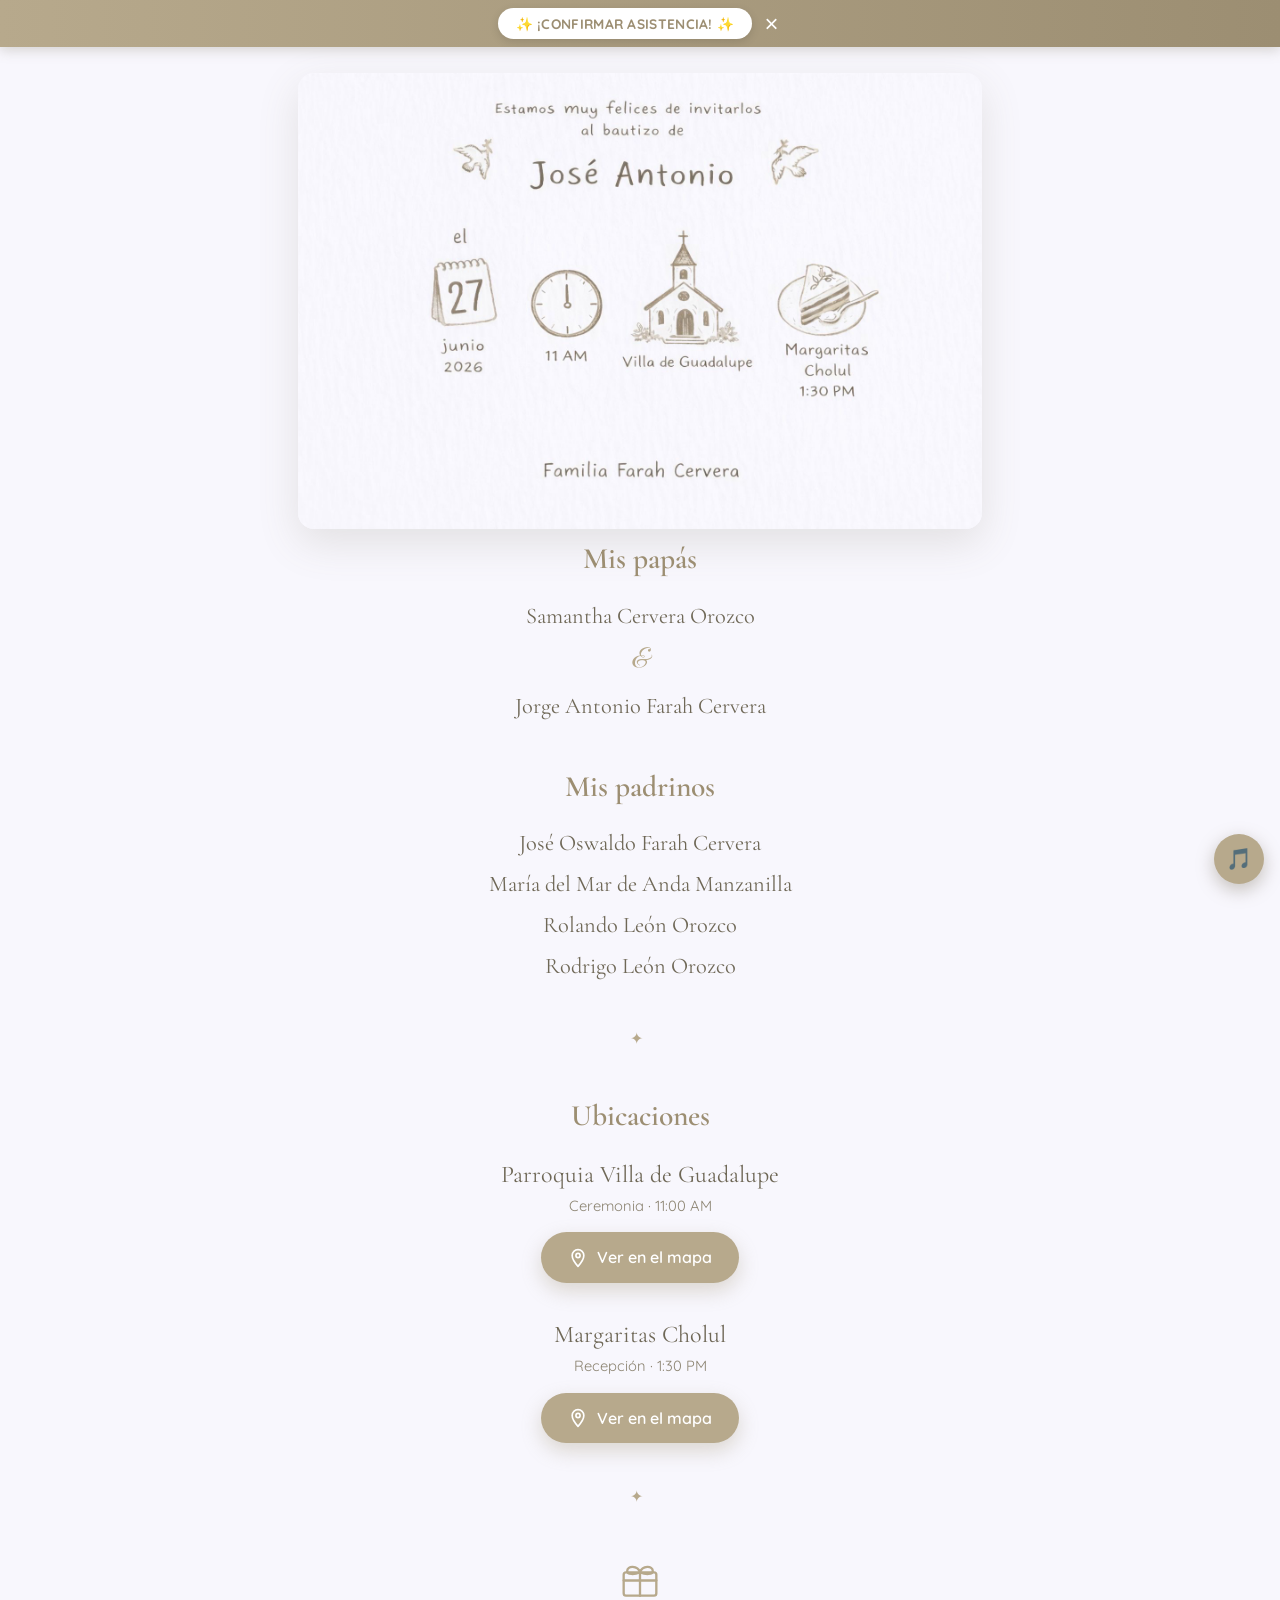
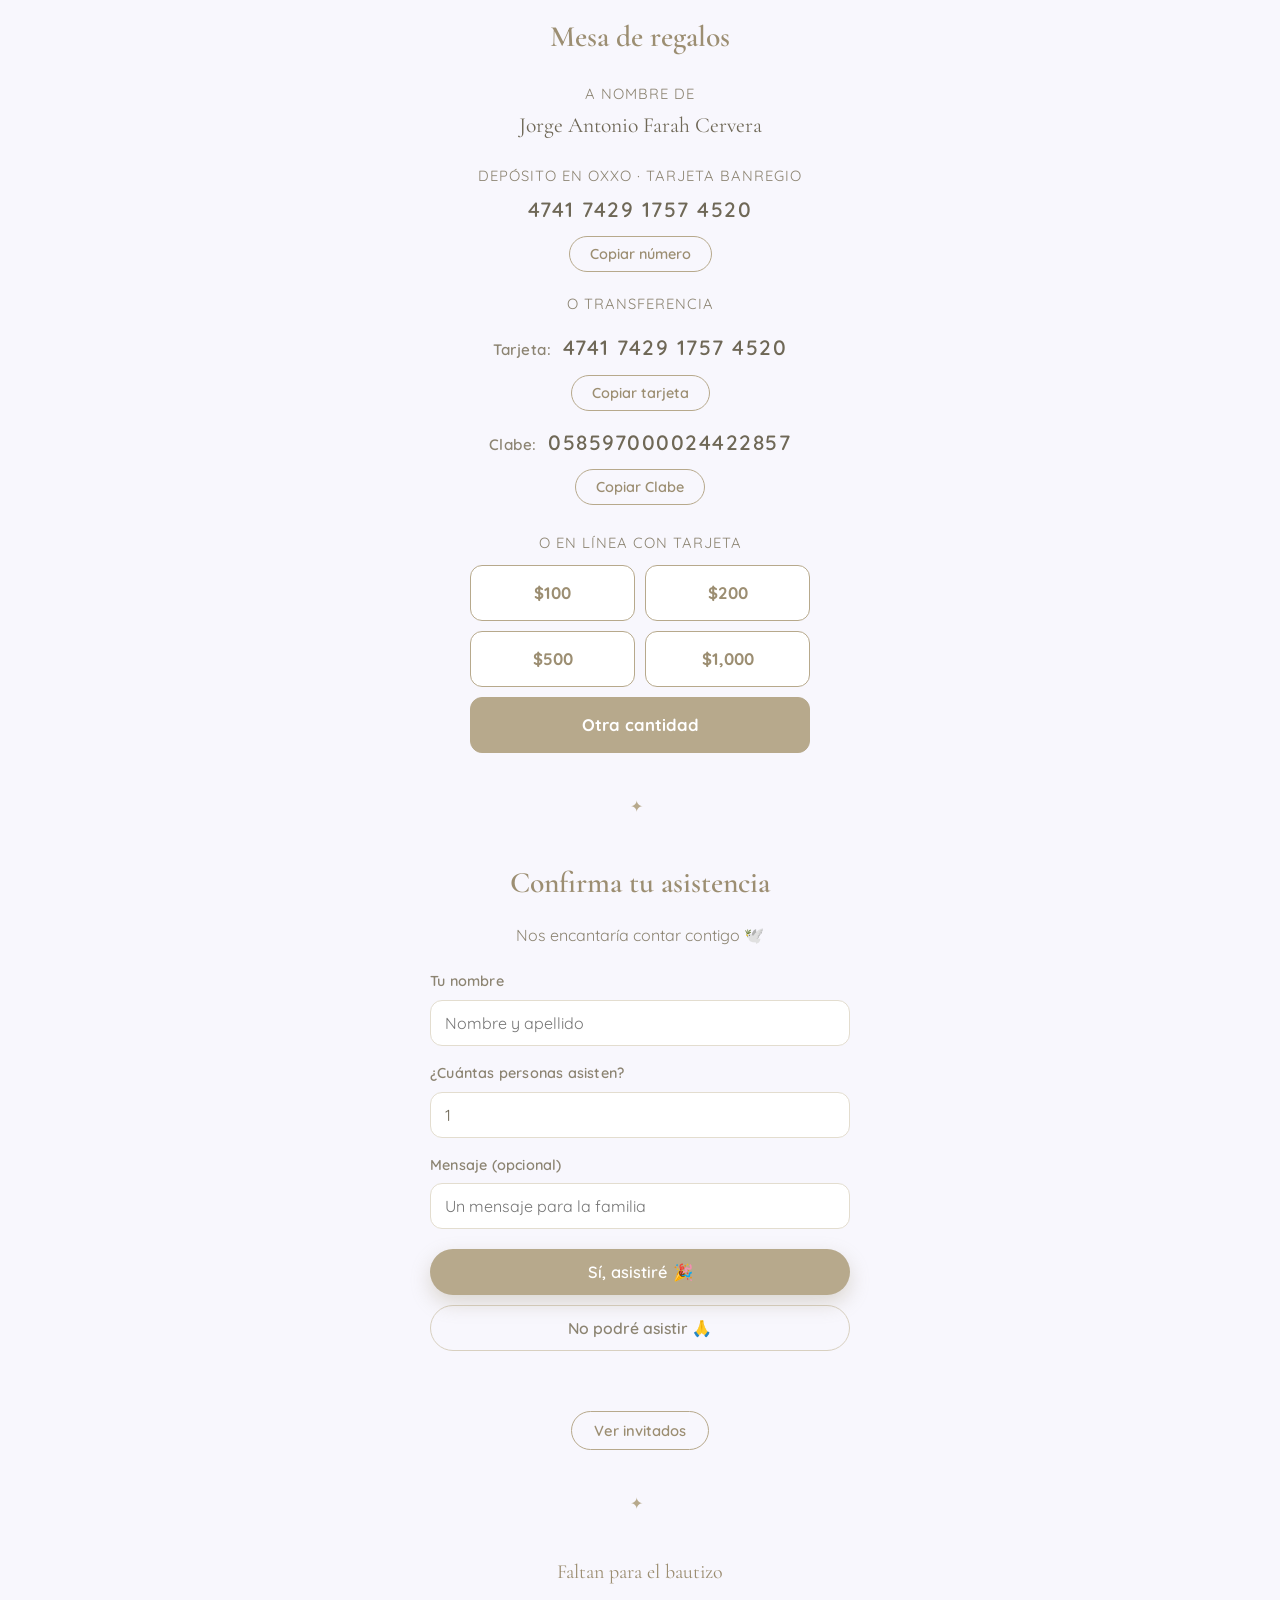
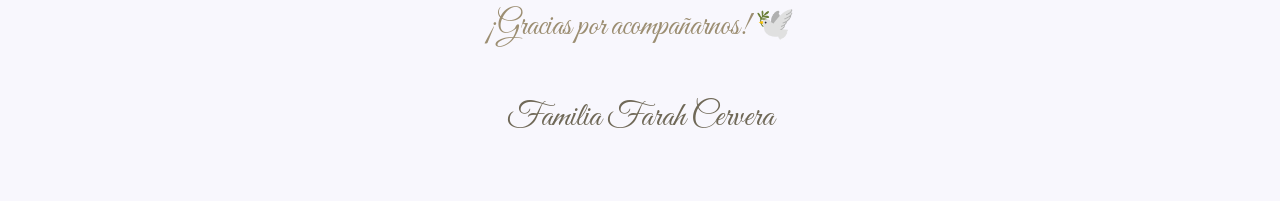
==== index.html @ 110c0c76 "No asistiran tambien registra varias personas con su cantidad" ====
<!DOCTYPE html>
<html lang="es">
<head>
  <meta charset="UTF-8" />
  <meta name="viewport" content="width=device-width, initial-scale=1.0" />
  <meta http-equiv="Cache-Control" content="no-cache, no-store, must-revalidate" />
  <meta http-equiv="Pragma" content="no-cache" />
  <meta http-equiv="Expires" content="0" />
  <title>Bautizo de José Antonio</title>
  <meta name="description" content="Invitación al bautizo de José Antonio — 27 de junio de 2026, Parroquia Villa de Guadalupe." />

  <!-- Vista previa al compartir (WhatsApp, Facebook, etc.) -->
  <meta property="og:type" content="website" />
  <meta property="og:title" content="Bautizo de José Antonio 🕊️" />
  <meta property="og:description" content="Acompáñanos el 27 de junio de 2026 · Parroquia Villa de Guadalupe. ¡Confirma tu asistencia!" />
  <meta property="og:url" content="https://pekassk8.github.io/Bautizo-Jose-Antonio/" />
  <meta property="og:image" content="https://pekassk8.github.io/Bautizo-Jose-Antonio/images/preview.jpg" />
  <meta property="og:image:width" content="1200" />
  <meta property="og:image:height" content="630" />
  <meta property="og:image:type" content="image/jpeg" />
  <meta name="twitter:card" content="summary_large_image" />
  <meta name="twitter:title" content="Bautizo de José Antonio 🕊️" />
  <meta name="twitter:description" content="Acompáñanos el 27 de junio de 2026 · Parroquia Villa de Guadalupe. ¡Confirma tu asistencia!" />
  <meta name="twitter:image" content="https://pekassk8.github.io/Bautizo-Jose-Antonio/images/preview.jpg" />

  <link rel="icon" href="data:image/svg+xml,&lt;svg xmlns='http://www.w3.org/2000/svg' viewBox='0 0 100 100'&gt;&lt;text y='.9em' font-size='90'&gt;🕊️&lt;/text&gt;&lt;/svg&gt;" />
  <link rel="preconnect" href="https://fonts.googleapis.com" />
  <link rel="preconnect" href="https://fonts.gstatic.com" crossorigin />
  <link href="https://fonts.googleapis.com/css2?family=Cormorant+Garamond:ital,wght@0,400;0,500;0,600;1,400&family=Great+Vibes&family=Quicksand:wght@400;500;600;700&display=swap" rel="stylesheet" />
  <link rel="stylesheet" href="styles.css" />
  <noscript><style>.reveal{opacity:1 !important;transform:none !important;}</style></noscript>
</head>
<body>

  <!-- ===== Aviso superior (10 s) ===== -->
  <div id="top-cta" class="top-cta" hidden>
    <button type="button" class="top-cta-btn" id="top-cta-btn">✨ ¡CONFIRMAR ASISTENCIA! ✨</button>
    <button type="button" class="top-cta-close" id="top-cta-close" aria-label="Cerrar">×</button>
  </div>

  <!-- ===== Música ===== -->
  <audio id="bg-music" src="assets/musica.wav" loop preload="auto"></audio>
  <button type="button" id="music-toggle" class="music-toggle" aria-label="Activar o silenciar música">🎵</button>

  <!-- ===== Portada: invitación original ===== -->
  <header class="hero reveal">
    <img class="invitacion" src="images/1-detalles.jpeg"
         alt="Estamos muy felices de invitarlos al bautizo de José Antonio. El 27 de junio de 2026, 11 AM, Villa de Guadalupe. Recepción en Margaritas Cholul a la 1:30 PM. Familia Farah Cervera." />
  </header>

  <main>

    <!-- ===== Padres y padrinos ===== -->
    <section class="people reveal">
      <h2 class="block-title">Mis papás</h2>
      <p class="people-name">Samantha Cervera Orozco</p>
      <p class="people-amp">&amp;</p>
      <p class="people-name">Jorge Antonio Farah Cervera</p>

      <h2 class="block-title block-title-pad">Mis padrinos</h2>
      <p class="people-name">José Oswaldo Farah Cervera</p>
      <p class="people-name">María del Mar de Anda Manzanilla</p>
      <p class="people-name">Rolando León Orozco</p>
      <p class="people-name">Rodrigo León Orozco</p>
    </section>

    <div class="ornament reveal" aria-hidden="true">✦</div>

    <!-- ===== Ubicaciones ===== -->
    <section class="location reveal">
      <h2 class="block-title">Ubicaciones</h2>

      <div class="loc">
        <p class="location-name">Parroquia Villa de Guadalupe</p>
        <p class="location-sub">Ceremonia · 11:00 AM</p>
        <a class="map-button" href="https://maps.app.goo.gl/xjKFfGzf7ZyDeKEE7" target="_blank" rel="noopener">
          <svg viewBox="0 0 24 24" fill="none" stroke="currentColor" stroke-width="2" stroke-linecap="round" stroke-linejoin="round" aria-hidden="true">
            <path d="M12 2C8.1 2 5 5.1 5 9c0 5.2 7 13 7 13s7-7.8 7-13c0-3.9-3.1-7-7-7z" />
            <circle cx="12" cy="9" r="2.5" />
          </svg>
          Ver en el mapa
        </a>
      </div>

      <div class="loc">
        <p class="location-name">Margaritas Cholul</p>
        <p class="location-sub">Recepción · 1:30 PM</p>
        <a class="map-button" href="https://maps.app.goo.gl/zWBDVxF4RB78zk2u8" target="_blank" rel="noopener">
          <svg viewBox="0 0 24 24" fill="none" stroke="currentColor" stroke-width="2" stroke-linecap="round" stroke-linejoin="round" aria-hidden="true">
            <path d="M12 2C8.1 2 5 5.1 5 9c0 5.2 7 13 7 13s7-7.8 7-13c0-3.9-3.1-7-7-7z" />
            <circle cx="12" cy="9" r="2.5" />
          </svg>
          Ver en el mapa
        </a>
      </div>
    </section>

    <div class="ornament reveal" aria-hidden="true">✦</div>

    <!-- ===== Mesa de regalos ===== -->
    <section class="gift reveal">
      <span class="gift-icon" aria-hidden="true">
        <svg viewBox="0 0 48 48" fill="none" stroke="currentColor" stroke-width="2" stroke-linecap="round" stroke-linejoin="round">
          <rect x="10" y="20" width="28" height="20" rx="2" />
          <path d="M10 27h28" />
          <path d="M24 20v20" />
          <path d="M24 20c-2-6-11-6-11-1 0 3 6 3 11 1z" />
          <path d="M24 20c2-6 11-6 11-1 0 3-6 3-11 1z" />
        </svg>
      </span>
      <h2 class="block-title">Mesa de regalos</h2>

      <div class="gift-block">
        <p class="gift-label">A nombre de</p>
        <p class="gift-value">Jorge Antonio Farah Cervera</p>
      </div>

      <div class="gift-block">
        <p class="gift-label">Depósito en OXXO · Tarjeta Banregio</p>
        <p class="gift-number">4741 7429 1757 4520</p>
        <button class="copy-btn" type="button" onclick="copiar('4741742917574520', this)">Copiar número</button>
      </div>

      <div class="gift-block">
        <p class="gift-label">O transferencia</p>

        <div class="gift-pair">
          <p class="gift-number"><span class="gift-tag">Tarjeta:</span> 4741 7429 1757 4520</p>
          <button class="copy-btn" type="button" onclick="copiar('4741742917574520', this)">Copiar tarjeta</button>
        </div>

        <div class="gift-pair">
          <p class="gift-number"><span class="gift-tag">Clabe:</span> 058597000024422857</p>
          <button class="copy-btn" type="button" onclick="copiar('058597000024422857', this)">Copiar Clabe</button>
        </div>
      </div>

      <div class="gift-block pay-block">
        <p class="gift-label">O en línea con tarjeta</p>
        <div class="pay-grid">
          <a class="pay-btn" href="https://pago.clip.mx/v3/22935e50-c5b5-4dbd-8c3d-03059c264c3c" target="_blank" rel="noopener">$100</a>
          <a class="pay-btn" href="https://pago.clip.mx/v3/6c2e1e63-6dca-421d-8a81-3687c3490253" target="_blank" rel="noopener">$200</a>
          <a class="pay-btn" href="https://pago.clip.mx/v3/8dc8aef8-e6b5-4314-b516-ea1b8cfcfdbb" target="_blank" rel="noopener">$500</a>
          <a class="pay-btn" href="https://pago.clip.mx/v3/f457c7cc-48f9-4c31-9a4c-543da6701cf3" target="_blank" rel="noopener">$1,000</a>
        </div>
        <a class="pay-btn pay-other" href="https://linkdenegocio.mx/%40bautizojoseA/pagar" target="_blank" rel="noopener">Otra cantidad</a>
      </div>
    </section>

    <div class="ornament reveal" aria-hidden="true">✦</div>

    <!-- ===== Confirmar asistencia (RSVP) ===== -->
    <section class="rsvp reveal" id="rsvp">
      <h2 class="block-title">Confirma tu asistencia</h2>
      <p class="rsvp-intro">Nos encantaría contar contigo 🕊️</p>

      <form id="rsvp-form" class="rsvp-form" autocomplete="off">
        <label class="field">
          <span class="field-label">Tu nombre</span>
          <input type="text" id="rsvp-nombre" maxlength="80" required placeholder="Nombre y apellido" />
        </label>

        <label class="field">
          <span class="field-label">¿Cuántas personas asisten?</span>
          <input type="number" id="rsvp-personas" min="1" max="10" value="1" inputmode="numeric" />
        </label>

        <div id="acomp-fields"></div>

        <label class="field">
          <span class="field-label">Mensaje (opcional)</span>
          <input type="text" id="rsvp-mensaje" maxlength="200" placeholder="Un mensaje para la familia" />
        </label>

        <button type="submit" class="btn-primary" id="rsvp-submit">Sí, asistiré 🎉</button>
        <button type="button" class="btn-decline" id="rsvp-decline">No podré asistir 🙏</button>
      </form>

      <p id="rsvp-status" class="rsvp-status" role="status" aria-live="polite"></p>

      <button type="button" id="ver-invitados-btn" class="btn-ghost">Ver invitados</button>
    </section>

    <div class="ornament reveal" aria-hidden="true">✦</div>

    <!-- ===== Cuenta regresiva ===== -->
    <section class="countdown reveal" id="countdown">
      <p class="cd-label">Faltan para el bautizo</p>
      <div class="cd-grid" id="cd-grid">
        <div class="cd-item"><span class="cd-num" id="cd-dias">--</span><span class="cd-unit">días</span></div>
        <div class="cd-item"><span class="cd-num" id="cd-horas">--</span><span class="cd-unit">horas</span></div>
        <div class="cd-item"><span class="cd-num" id="cd-min">--</span><span class="cd-unit">min</span></div>
        <div class="cd-item"><span class="cd-num" id="cd-seg">--</span><span class="cd-unit">seg</span></div>
      </div>
      <p class="cd-final" id="cd-final" hidden></p>
    </section>

  </main>

  <!-- ===== Pie ===== -->
  <footer class="footer reveal">
    <p class="footer-family">Familia Farah Cervera</p>
  </footer>

  <!-- ===== Popup de agradecimiento ===== -->
  <div id="thanks-overlay" class="overlay" hidden>
    <div class="modal thanks-modal" role="dialog" aria-modal="true">
      <button class="modal-close" id="thanks-close" aria-label="Cerrar">×</button>
      <div class="thanks-emoji" id="thanks-emoji">🎉</div>
      <p class="thanks-text" id="thanks-text"></p>
    </div>
  </div>

  <!-- ===== Ventana privada: lista de invitados ===== -->
  <div id="overlay" class="overlay" hidden>
    <div class="modal" role="dialog" aria-modal="true" aria-labelledby="modal-title">
      <button class="modal-close" id="modal-close" aria-label="Cerrar">×</button>

      <div id="pass-step">
        <h3 id="modal-title" class="modal-title">Acceso privado</h3>
        <p class="modal-text">Ingresa el código para ver la lista de invitados.</p>
        <input type="password" id="pass-input" inputmode="numeric" placeholder="Código" autocomplete="off" />
        <button class="btn-primary" id="pass-submit">Entrar</button>
        <p id="pass-error" class="pass-error" aria-live="polite"></p>
      </div>

      <div id="list-step" hidden>
        <h3 class="modal-title">Invitados</h3>
        <p id="list-total" class="list-total"></p>
        <ul id="list-ul" class="list-ul"></ul>
      </div>
    </div>
  </div>

  <script src="config.js"></script>
  <script>
    // ====== Copiar datos bancarios ======
    function copiar(texto, btn) {
      const exito = () => {
        const original = btn.dataset.original || btn.textContent;
        btn.dataset.original = original;
        btn.textContent = '¡Copiado! ✓';
        btn.classList.add('copiado');
        setTimeout(() => { btn.textContent = original; btn.classList.remove('copiado'); }, 1800);
      };
      if (navigator.clipboard && navigator.clipboard.writeText) {
        navigator.clipboard.writeText(texto).then(exito).catch(() => fallbackCopy(texto, exito));
      } else { fallbackCopy(texto, exito); }
    }
    function fallbackCopy(texto, cb) {
      const t = document.createElement('textarea');
      t.value = texto; t.style.position = 'fixed'; t.style.opacity = '0';
      document.body.appendChild(t); t.select();
      try { document.execCommand('copy'); cb(); } catch (e) {}
      document.body.removeChild(t);
    }

    // ====== Cuenta regresiva ======
    const objetivo = new Date(2026, 5, 27, 11, 0, 0).getTime(); // 27 jun 2026, 11:00
    function tick() {
      const ahora = Date.now();
      let dif = objetivo - ahora;
      const grid = document.getElementById('cd-grid');
      const final = document.getElementById('cd-final');
      if (dif <= 0) {
        const fin = new Date(2026, 5, 27, 23, 59, 59).getTime();
        grid.style.display = 'none';
        final.hidden = false;
        final.textContent = (ahora <= fin) ? '¡Hoy es el gran día! 🎉' : '¡Gracias por acompañarnos! 🕊️';
        return;
      }
      const d = Math.floor(dif / 86400000); dif -= d * 86400000;
      const h = Math.floor(dif / 3600000); dif -= h * 3600000;
      const m = Math.floor(dif / 60000); dif -= m * 60000;
      const s = Math.floor(dif / 1000);
      document.getElementById('cd-dias').textContent = d;
      document.getElementById('cd-horas').textContent = String(h).padStart(2, '0');
      document.getElementById('cd-min').textContent = String(m).padStart(2, '0');
      document.getElementById('cd-seg').textContent = String(s).padStart(2, '0');
    }
    tick(); setInterval(tick, 1000);

    // ====== Campos dinámicos de acompañantes ======
    const personasInput = document.getElementById('rsvp-personas');
    const acompWrap = document.getElementById('acomp-fields');
    const ordinales = ['', '', 'segunda', 'tercera', 'cuarta', 'quinta', 'sexta', 'séptima', 'octava', 'novena', 'décima'];
    function renderAcomp() {
      const n = Math.max(1, Math.min(10, parseInt(personasInput.value, 10) || 1));
      acompWrap.innerHTML = '';
      for (let i = 2; i <= n; i++) {
        const lab = document.createElement('label'); lab.className = 'field';
        const sp = document.createElement('span'); sp.className = 'field-label';
        sp.textContent = 'Nombre de la ' + (ordinales[i] || (i + 'ª')) + ' persona';
        const inp = document.createElement('input');
        inp.type = 'text'; inp.maxLength = 80; inp.className = 'acomp-input'; inp.placeholder = 'Nombre';
        lab.appendChild(sp); lab.appendChild(inp); acompWrap.appendChild(lab);
      }
      const plural = n >= 2;
      document.getElementById('rsvp-submit').textContent = plural ? 'Sí, asistiremos 🎉' : 'Sí, asistiré 🎉';
      document.getElementById('rsvp-decline').textContent = plural ? 'No podremos asistir 🙏' : 'No podré asistir 🙏';
    }
    personasInput.addEventListener('input', renderAcomp);

    // ====== Confirmar asistencia (RSVP) ======
    const ENDPOINT = window.RSVP_ENDPOINT || '';
    const CODIGO_HASH = '32718321fcedd1bcfbef86cac61aa50938668428fddd0e5810c97b3574f2e070';
    const form = document.getElementById('rsvp-form');
    const statusEl = document.getElementById('rsvp-status');
    const btnSi = document.getElementById('rsvp-submit');
    const btnNo = document.getElementById('rsvp-decline');

    form.addEventListener('submit', function (ev) { ev.preventDefault(); enviar('Sí'); });
    btnNo.addEventListener('click', function () { enviar('No'); });

    function enviar(asistencia) {
      const nombre = document.getElementById('rsvp-nombre').value.trim();
      const mensaje = document.getElementById('rsvp-mensaje').value.trim();
      if (!nombre) {
        statusEl.textContent = 'Favor de poner tu nombre 🙏';
        statusEl.className = 'rsvp-status err';
        document.getElementById('rsvp-nombre').focus();
        return;
      }
      if (!ENDPOINT) {
        statusEl.textContent = 'El formulario aún no está disponible. Inténtalo más tarde 🙏';
        statusEl.className = 'rsvp-status err';
        return;
      }
      const cuantos = Math.max(1, Math.min(10, parseInt(personasInput.value, 10) || 1));
      const plural = cuantos >= 2;
      const personas = cuantos;
      const nombresAcomp = Array.prototype.slice.call(document.querySelectorAll('.acomp-input'))
        .map(function (i) { return i.value.trim(); }).filter(Boolean);
      const acompanantes = nombresAcomp.join(', ');
      const todosNombres = [nombre].concat(nombresAcomp);
      btnSi.disabled = true; btnNo.disabled = true;
      statusEl.textContent = 'Enviando…'; statusEl.className = 'rsvp-status';

      fetch(ENDPOINT, {
        method: 'POST', mode: 'no-cors',
        headers: { 'Content-Type': 'text/plain;charset=utf-8' },
        body: JSON.stringify({ nombre: nombre, asistencia: asistencia, personas: personas, acompanantes: acompanantes, nombres: todosNombres, mensaje: mensaje })
      }).then(function () {
        statusEl.textContent = '';
        mostrarThanks(asistencia, todosNombres, plural);
        form.reset(); personasInput.value = 1; renderAcomp();
      }).catch(function () {
        statusEl.textContent = 'No se pudo enviar. Revisa tu conexión e inténtalo de nuevo.';
        statusEl.className = 'rsvp-status err';
      }).finally(function () {
        btnSi.disabled = false; btnNo.disabled = false;
      });
    }

    // ====== Popup de agradecimiento ======
    const thanksOverlay = document.getElementById('thanks-overlay');
    function mostrarThanks(asistencia, nombres, plural) {
      const emoji = document.getElementById('thanks-emoji');
      const txt = document.getElementById('thanks-text');
      const limpios = (nombres || []).filter(Boolean).map(function (n) { return n.trim(); });
      if (asistencia === 'No') {
        emoji.textContent = '🙏';
        const quien = limpios[0] ? (', ' + limpios[0].split(' ')[0]) : '';
        txt.textContent = '¡Gracias por avisar' + quien + '! ' + (plural ? 'Los' : 'Te') + ' vamos a extrañar.';
        thanksOverlay.hidden = false;
        return;
      }
      emoji.textContent = '🎉';
      let saludo;
      if (limpios.length >= 2) {
        saludo = '¡Gracias ' + limpios.slice(0, -1).join(', gracias ') + ' y gracias ' + limpios[limpios.length - 1] + '!';
      } else {
        saludo = '¡Gracias, ' + (limpios[0] || '') + '!';
      }
      txt.textContent = saludo + ' ' + (plural ? 'Su' : 'Tu') + ' asistencia quedó confirmada 🎉';
      thanksOverlay.hidden = false;
    }
    document.getElementById('thanks-close').addEventListener('click', function () { thanksOverlay.hidden = true; });
    thanksOverlay.addEventListener('click', function (e) { if (e.target === thanksOverlay) thanksOverlay.hidden = true; });

    // ====== Ventana privada "Ver invitados" ======
    const overlay = document.getElementById('overlay');
    const passStep = document.getElementById('pass-step');
    const listStep = document.getElementById('list-step');
    const passInput = document.getElementById('pass-input');
    const passError = document.getElementById('pass-error');

    function abrirOverlay() {
      passStep.hidden = false; listStep.hidden = true;
      passError.textContent = ''; passInput.value = '';
      overlay.hidden = false;
      setTimeout(function () { passInput.focus(); }, 50);
    }
    function cerrarOverlay() { overlay.hidden = true; }
    document.getElementById('ver-invitados-btn').addEventListener('click', abrirOverlay);
    document.getElementById('modal-close').addEventListener('click', cerrarOverlay);
    overlay.addEventListener('click', function (e) { if (e.target === overlay) cerrarOverlay(); });

    async function sha256Hex(text) {
      const buf = await crypto.subtle.digest('SHA-256', new TextEncoder().encode(text));
      return Array.from(new Uint8Array(buf)).map(function (b) { return b.toString(16).padStart(2, '0'); }).join('');
    }
    document.getElementById('pass-submit').addEventListener('click', verificarCodigo);
    passInput.addEventListener('keydown', function (e) { if (e.key === 'Enter') verificarCodigo(); });
    async function verificarCodigo() {
      passError.textContent = '';
      const intento = passInput.value.trim();
      if (!intento) return;
      let hash = '';
      try { hash = await sha256Hex(intento); } catch (e) {}
      if (hash !== CODIGO_HASH) { passError.textContent = 'Código incorrecto.'; passInput.value = ''; return; }
      mostrarLista();
    }

    function cargarInvitados() {
      return new Promise(function (resolve, reject) {
        if (!ENDPOINT) return reject('no-config');
        const cb = 'cb_' + Date.now();
        const s = document.createElement('script');
        window[cb] = function (data) { try { delete window[cb]; } catch (e) {} s.remove(); resolve(data); };
        s.onerror = function () { s.remove(); reject('error'); };
        s.src = ENDPOINT + '?callback=' + cb + '&t=' + Date.now();
        document.body.appendChild(s);
      });
    }

    async function mostrarLista() {
      passStep.hidden = true; listStep.hidden = false;
      const totalEl = document.getElementById('list-total');
      const ul = document.getElementById('list-ul');
      totalEl.textContent = 'Cargando…'; ul.innerHTML = '';
      try {
        const data = await cargarInvitados();
        const inv = (data && data.invitados) || [];
        const no = (data && data.noAsistiran) || [];
        if (!inv.length && !no.length) { totalEl.textContent = 'Aún no hay confirmaciones.'; return; }
        function tieneCantidad(g) { return g.cantidad !== '' && g.cantidad !== null && g.cantidad !== undefined; }
        const grupos = inv.filter(tieneCantidad).length;
        totalEl.textContent = grupos + ' confirmaciones · ' + inv.length + ' personas' + (no.length ? '  ·  ' + no.length + ' no asistirán' : '');

        function pinta(g) {
          const li = document.createElement('li');
          const esAcomp = !tieneCantidad(g);
          const n = document.createElement('span'); n.className = 'li-nombre';
          n.textContent = (esAcomp ? '↳ ' : '') + (g.invitado || g.nombre || '(sin nombre)');
          li.appendChild(n);
          if (g.mensaje && !esAcomp) { const m = document.createElement('span'); m.className = 'li-mensaje'; m.textContent = '“' + g.mensaje + '”'; li.appendChild(m); }
          ul.appendChild(li);
        }
        inv.forEach(pinta);
        if (no.length) {
          const sep = document.createElement('li'); sep.className = 'li-sep'; sep.textContent = 'No asistirán';
          ul.appendChild(sep);
          no.forEach(pinta);
        }
      } catch (e) {
        totalEl.textContent = (e === 'no-config') ? 'El formulario aún no está configurado.' : 'No se pudo cargar la lista. Inténtalo de nuevo.';
      }
    }

    // ====== Aviso superior (10 s) ======
    const cta = document.getElementById('top-cta');
    function cerrarCta() { cta.classList.add('hide'); setTimeout(function () { cta.hidden = true; }, 500); }
    window.addEventListener('load', function () {
      cta.hidden = false;
      setTimeout(cerrarCta, 10000);
    });
    document.getElementById('top-cta-btn').addEventListener('click', function () {
      document.getElementById('rsvp').scrollIntoView({ behavior: 'smooth' });
      cerrarCta();
    });
    document.getElementById('top-cta-close').addEventListener('click', function (e) { e.stopPropagation(); cerrarCta(); });

    // ====== Música ======
    const music = document.getElementById('bg-music');
    music.volume = 0.35;
    const musicBtn = document.getElementById('music-toggle');
    function setMusicIcon() { musicBtn.textContent = music.paused ? '🔇' : '🎵'; }
    function quitarAuto() { ['click', 'touchstart', 'keydown'].forEach(function (ev) { window.removeEventListener(ev, autoPlay); }); }
    function autoPlay() { music.play().then(function () { setMusicIcon(); quitarAuto(); }).catch(function () {}); }
    window.addEventListener('load', function () {
      music.play().then(setMusicIcon).catch(function () {
        ['click', 'touchstart', 'keydown'].forEach(function (ev) { window.addEventListener(ev, autoPlay, { passive: true }); });
      });
    });
    musicBtn.addEventListener('click', function () {
      if (music.paused) { music.play(); } else { music.pause(); }
      setMusicIcon(); quitarAuto();
    });

    // ====== Aparición al hacer scroll ======
    const reveals = document.querySelectorAll('.reveal');
    if ('IntersectionObserver' in window) {
      const obs = new IntersectionObserver(function (entries) {
        entries.forEach(function (e) { if (e.isIntersecting) { e.target.classList.add('visible'); obs.unobserve(e.target); } });
      }, { threshold: 0.12 });
      reveals.forEach(function (el) { obs.observe(el); });
    } else {
      reveals.forEach(function (el) { el.classList.add('visible'); });
    }
  </script>

</body>
</html>
---- styles.css ----
/* ===== Bautizo de José Antonio ===== */

:root {
  --paper: #f8f7fd;          /* mismo color del papel de la invitación */
  --ink: #6f6857;
  --ink-soft: #8c8472;
  --gold: #b7a98c;
  --gold-deep: #9c8e72;
}

* {
  box-sizing: border-box;
  margin: 0;
  padding: 0;
}

body {
  font-family: "Quicksand", "Segoe UI", sans-serif;
  color: var(--ink);
  line-height: 1.65;
  -webkit-font-smoothing: antialiased;
  text-rendering: optimizeLegibility;
  background-color: var(--paper);
}

main {
  max-width: 680px;
  margin: 0 auto;
  padding: 0 22px;
}

/* ===== Aviso superior (CTA) ===== */
.top-cta {
  position: relative;
  z-index: 60;
  display: flex;
  align-items: center;
  justify-content: center;
  gap: 8px;
  padding: 8px 14px;
  background: linear-gradient(90deg, #b7a98c, #9c8e72);
  box-shadow: 0 3px 12px rgba(120, 110, 90, 0.28);
  transition: opacity 0.45s ease;
  overflow: hidden;
}
.top-cta.hide {
  opacity: 0;
}
.top-cta-btn {
  background: #fff;
  color: var(--gold-deep);
  border: none;
  border-radius: 999px;
  padding: 7px 18px;
  font-family: inherit;
  font-size: 0.86rem;
  font-weight: 700;
  letter-spacing: 0.3px;
  cursor: pointer;
  box-shadow: 0 3px 10px rgba(0, 0, 0, 0.12);
  animation: pulso 1.6s ease-in-out infinite;
}
@keyframes pulso {
  0%, 100% { transform: scale(1); }
  50% { transform: scale(1.05); }
}
.top-cta-close {
  background: transparent;
  border: none;
  color: #fff;
  font-size: 1.5rem;
  line-height: 1;
  cursor: pointer;
  padding: 0 4px;
}

/* ===== Botón de música ===== */
.music-toggle {
  position: fixed;
  right: 16px;
  bottom: 16px;
  z-index: 45;
  width: 50px;
  height: 50px;
  border-radius: 50%;
  border: none;
  background: var(--gold);
  color: #fff;
  font-size: 1.3rem;
  cursor: pointer;
  box-shadow: 0 6px 18px rgba(120, 110, 90, 0.4);
  transition: transform 0.15s ease;
}
.music-toggle:hover { transform: scale(1.08); }

/* ===== Cuenta regresiva ===== */
.countdown {
  text-align: center;
  margin: 30px auto 6px;
}
.cd-label {
  font-family: "Cormorant Garamond", serif;
  font-size: 1.25rem;
  color: var(--gold-deep);
  margin-bottom: 12px;
}
.cd-grid {
  display: flex;
  justify-content: center;
  gap: 12px;
}
.cd-item {
  background: #fff;
  border-radius: 14px;
  box-shadow: 0 8px 22px rgba(120, 110, 90, 0.12);
  padding: 14px 6px;
  min-width: 66px;
}
.cd-num {
  display: block;
  font-size: 1.9rem;
  font-weight: 700;
  color: var(--ink);
  line-height: 1.1;
}
.cd-unit {
  font-size: 0.75rem;
  text-transform: uppercase;
  letter-spacing: 1px;
  color: var(--ink-soft);
}
.cd-final {
  font-family: "Great Vibes", cursive;
  font-size: 2rem;
  color: var(--gold-deep);
}

/* ===== Portada: invitación original ===== */
.hero {
  max-width: 720px;
  margin: 0 auto;
  padding: 26px 18px 6px;
}
.invitacion {
  display: block;
  width: 100%;
  height: auto;
  border-radius: 16px;
  box-shadow: 0 14px 40px rgba(120, 110, 90, 0.16);
}

/* ===== Ornamento divisor ===== */
.ornament {
  text-align: center;
  color: var(--gold);
  font-size: 1rem;
  letter-spacing: 8px;
  margin: 40px 0;
  opacity: 0.75;
}

/* ===== Bloques de texto ===== */
.block-title {
  font-family: "Cormorant Garamond", serif;
  font-weight: 600;
  font-size: 1.85rem;
  color: var(--gold-deep);
  text-align: center;
  margin-bottom: 14px;
}
.block-title-pad {
  margin-top: 38px;
}

.people {
  text-align: center;
}
.people-name {
  font-family: "Cormorant Garamond", serif;
  font-size: 1.4rem;
  color: var(--ink);
  margin: 4px 0;
}
.people-amp {
  font-family: "Great Vibes", cursive;
  font-size: 1.7rem;
  color: var(--gold);
  margin: 2px 0;
}

/* ===== Ubicaciones ===== */
.location {
  text-align: center;
}
.loc {
  margin-bottom: 32px;
}
.loc:last-child {
  margin-bottom: 0;
}
.location-name {
  font-family: "Cormorant Garamond", serif;
  font-size: 1.5rem;
  color: var(--ink);
}
.location-sub {
  font-size: 0.92rem;
  color: var(--ink-soft);
  margin-bottom: 14px;
}

.map-button {
  display: inline-flex;
  align-items: center;
  gap: 9px;
  padding: 12px 27px;
  background: var(--gold);
  color: #fff;
  text-decoration: none;
  border-radius: 999px;
  font-weight: 600;
  font-size: 1rem;
  box-shadow: 0 8px 20px rgba(160, 145, 115, 0.32);
  transition: transform 0.15s ease, background 0.15s ease;
}
.map-button svg {
  width: 20px;
  height: 20px;
}
.map-button:hover {
  background: var(--gold-deep);
  transform: translateY(-2px);
}

/* ===== Mesa de regalos ===== */
.gift {
  text-align: center;
}
.gift-icon {
  display: inline-block;
  width: 56px;
  height: 56px;
  color: var(--gold);
  margin-bottom: 6px;
}
.gift-icon svg {
  width: 100%;
  height: 100%;
}
.gift-block {
  margin-top: 20px;
}
.gift-label {
  font-size: 0.92rem;
  color: var(--ink-soft);
  text-transform: uppercase;
  letter-spacing: 1px;
}
.gift-value {
  font-family: "Cormorant Garamond", serif;
  font-size: 1.35rem;
  color: var(--ink);
  margin-top: 2px;
}
.gift-number {
  font-size: 1.3rem;
  font-weight: 600;
  letter-spacing: 1.5px;
  color: var(--ink);
  margin-top: 4px;
}
.gift-pair {
  margin-top: 14px;
}
.gift-tag {
  font-size: 0.95rem;
  font-weight: 600;
  letter-spacing: 0.5px;
  color: var(--ink-soft);
  margin-right: 4px;
}

.copy-btn {
  margin-top: 10px;
  padding: 8px 20px;
  border: 1.5px solid var(--gold);
  background: transparent;
  color: var(--gold-deep);
  border-radius: 999px;
  font-family: inherit;
  font-size: 0.9rem;
  font-weight: 600;
  cursor: pointer;
  transition: background 0.15s ease, color 0.15s ease;
}
.copy-btn:hover {
  background: var(--gold);
  color: #fff;
}
.copy-btn.copiado {
  background: #8fae87;
  border-color: #8fae87;
  color: #fff;
}

/* ===== Confirmar asistencia (RSVP) ===== */
.rsvp {
  text-align: center;
}
.rsvp-intro {
  color: var(--ink-soft);
  margin-bottom: 22px;
}
.rsvp-form {
  max-width: 420px;
  margin: 0 auto;
  text-align: left;
}
.field {
  display: block;
  margin-bottom: 16px;
}
.field-label {
  display: block;
  font-size: 0.9rem;
  font-weight: 600;
  color: var(--ink-soft);
  margin-bottom: 6px;
  letter-spacing: 0.2px;
}
.field input {
  width: 100%;
  padding: 12px 14px;
  font-family: inherit;
  font-size: 1rem;
  color: var(--ink);
  background: #fff;
  border: 1.5px solid #e3ddcf;
  border-radius: 12px;
  transition: border-color 0.15s ease;
}
.field input:focus {
  outline: none;
  border-color: var(--gold);
}

.btn-primary {
  display: inline-block;
  width: 100%;
  padding: 13px 24px;
  margin-top: 4px;
  background: var(--gold);
  color: #fff;
  border: none;
  border-radius: 999px;
  font-family: inherit;
  font-size: 1.02rem;
  font-weight: 600;
  cursor: pointer;
  box-shadow: 0 8px 20px rgba(160, 145, 115, 0.32);
  transition: background 0.15s ease, transform 0.15s ease;
}
.btn-primary:hover {
  background: var(--gold-deep);
  transform: translateY(-1px);
}
.btn-primary:disabled {
  opacity: 0.6;
  cursor: default;
  transform: none;
}

.rsvp-status {
  min-height: 1.2em;
  margin-top: 14px;
  font-weight: 600;
}
.rsvp-status.ok {
  color: #6f9466;
}
.rsvp-status.err {
  color: #c08a5a;
}

.btn-ghost {
  margin-top: 26px;
  padding: 9px 22px;
  background: transparent;
  color: var(--gold-deep);
  border: 1.5px solid var(--gold);
  border-radius: 999px;
  font-family: inherit;
  font-size: 0.92rem;
  font-weight: 600;
  cursor: pointer;
  transition: background 0.15s ease, color 0.15s ease;
}
.btn-ghost:hover {
  background: var(--gold);
  color: #fff;
}

/* ===== Ventana privada (overlay/modal) ===== */
.overlay {
  position: fixed;
  inset: 0;
  background: rgba(80, 74, 64, 0.45);
  display: flex;
  align-items: center;
  justify-content: center;
  padding: 20px;
  z-index: 50;
}
.overlay[hidden] {
  display: none;
}
.modal {
  position: relative;
  width: 100%;
  max-width: 420px;
  max-height: 80vh;
  overflow-y: auto;
  background: var(--paper);
  border-radius: 18px;
  padding: 30px 26px 26px;
  box-shadow: 0 24px 60px rgba(70, 64, 54, 0.35);
  text-align: center;
}
.modal-close {
  position: absolute;
  top: 10px;
  right: 14px;
  background: none;
  border: none;
  font-size: 1.7rem;
  line-height: 1;
  color: var(--ink-soft);
  cursor: pointer;
}
.modal-title {
  font-family: "Cormorant Garamond", serif;
  font-size: 1.6rem;
  color: var(--gold-deep);
  margin-bottom: 8px;
}
.modal-text {
  color: var(--ink-soft);
  margin-bottom: 16px;
}
#pass-input {
  width: 100%;
  padding: 12px 14px;
  font-size: 1.2rem;
  text-align: center;
  letter-spacing: 4px;
  color: var(--ink);
  background: #fff;
  border: 1.5px solid #e3ddcf;
  border-radius: 12px;
  margin-bottom: 12px;
}
#pass-input:focus {
  outline: none;
  border-color: var(--gold);
}
.pass-error {
  min-height: 1.1em;
  margin-top: 10px;
  color: #c0705a;
  font-weight: 600;
}
.list-total {
  color: var(--ink-soft);
  font-weight: 600;
  margin-bottom: 14px;
}
.list-ul {
  list-style: none;
  text-align: left;
}
.list-ul li {
  display: flex;
  flex-direction: column;
  padding: 10px 4px;
  border-bottom: 1px solid #e9e4da;
}
.li-nombre {
  font-weight: 600;
  color: var(--ink);
}
.li-personas {
  font-size: 0.85rem;
  color: var(--ink-soft);
}
.li-mensaje {
  font-size: 0.9rem;
  font-style: italic;
  color: var(--ink-soft);
  margin-top: 2px;
}
.list-ul li.li-sep {
  display: block;
  font-family: "Cormorant Garamond", serif;
  font-size: 1.3rem;
  font-weight: 600;
  color: var(--gold-deep);
  text-align: center;
  border-bottom: none;
  padding-top: 18px;
}

/* ===== Pie ===== */
.footer {
  text-align: center;
  padding: 30px 22px 56px;
}
.footer-family {
  font-family: "Great Vibes", cursive;
  font-size: 2.1rem;
  color: var(--ink);
}

/* ===== Botones de pago en línea (Clip) ===== */
.pay-block {
  margin-top: 26px;
}
.pay-grid {
  display: grid;
  grid-template-columns: repeat(2, 1fr);
  gap: 10px;
  max-width: 340px;
  margin: 10px auto 0;
}
.pay-btn {
  display: block;
  padding: 13px 10px;
  background: #fff;
  color: var(--gold-deep);
  border: 1.5px solid var(--gold);
  border-radius: 12px;
  text-decoration: none;
  font-weight: 700;
  font-size: 1.05rem;
  transition: background 0.15s ease, color 0.15s ease, transform 0.15s ease;
}
.pay-btn:hover {
  background: var(--gold);
  color: #fff;
  transform: translateY(-2px);
}
.pay-other {
  max-width: 340px;
  margin: 10px auto 0;
  background: var(--gold);
  color: #fff;
}
.pay-other:hover {
  background: var(--gold-deep);
}

/* ===== Botón "No podré asistir" ===== */
.btn-decline {
  display: block;
  width: 100%;
  margin-top: 10px;
  padding: 12px 24px;
  background: transparent;
  color: var(--ink-soft);
  border: 1.5px solid #d8d0c0;
  border-radius: 999px;
  font-family: inherit;
  font-size: 0.98rem;
  font-weight: 600;
  cursor: pointer;
  transition: border-color 0.15s ease, color 0.15s ease;
}
.btn-decline:hover {
  border-color: var(--ink-soft);
  color: var(--ink);
}
.btn-decline:disabled { opacity: 0.6; cursor: default; }

/* ===== Popup de agradecimiento ===== */
.thanks-modal {
  text-align: center;
  padding: 36px 28px 30px;
}
.thanks-emoji {
  font-size: 3rem;
  margin-bottom: 8px;
}
.thanks-text {
  font-family: "Cormorant Garamond", serif;
  font-size: 1.5rem;
  color: var(--ink);
  line-height: 1.4;
}

/* ===== Animación de aparición ===== */
.reveal {
  opacity: 0;
  transform: translateY(22px);
  transition: opacity 0.7s ease, transform 0.7s ease;
}
.reveal.visible {
  opacity: 1;
  transform: none;
}

@media (prefers-reduced-motion: reduce) {
  .reveal {
    opacity: 1;
    transform: none;
    transition: none;
  }
}
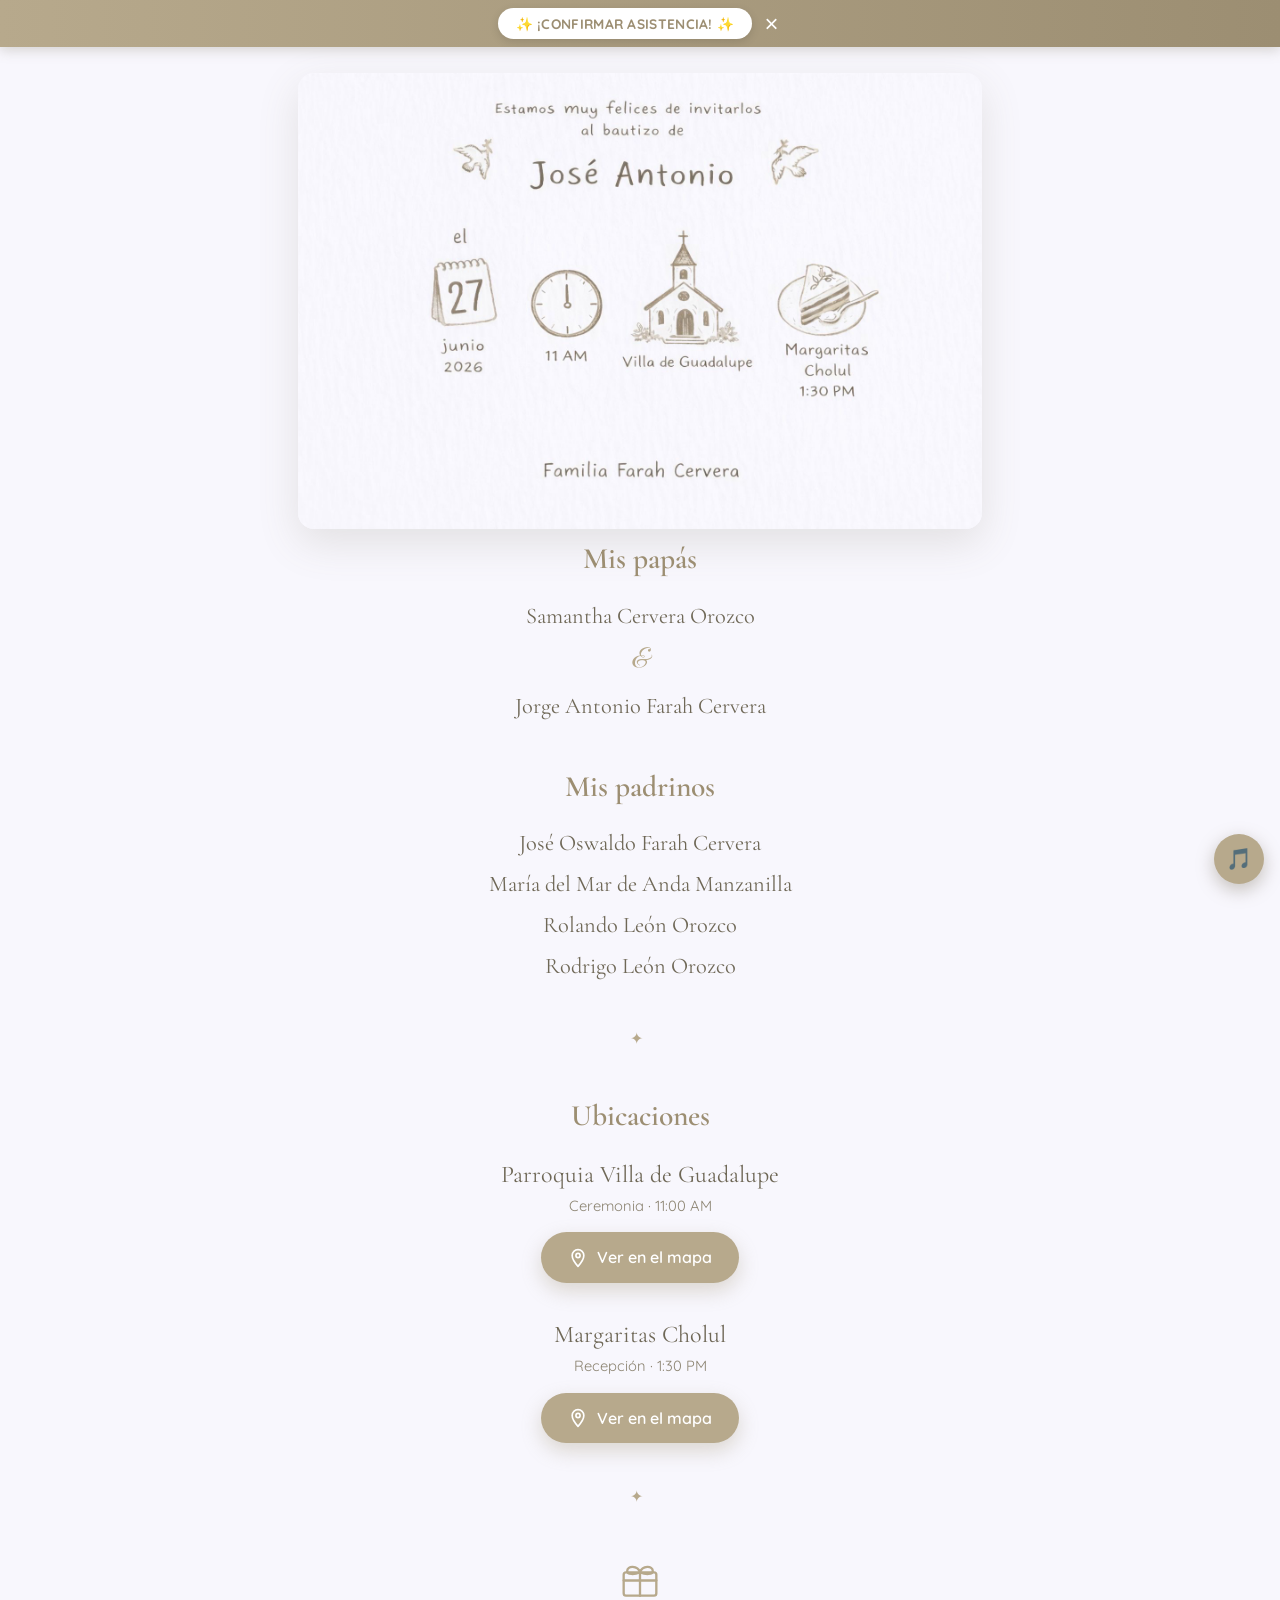
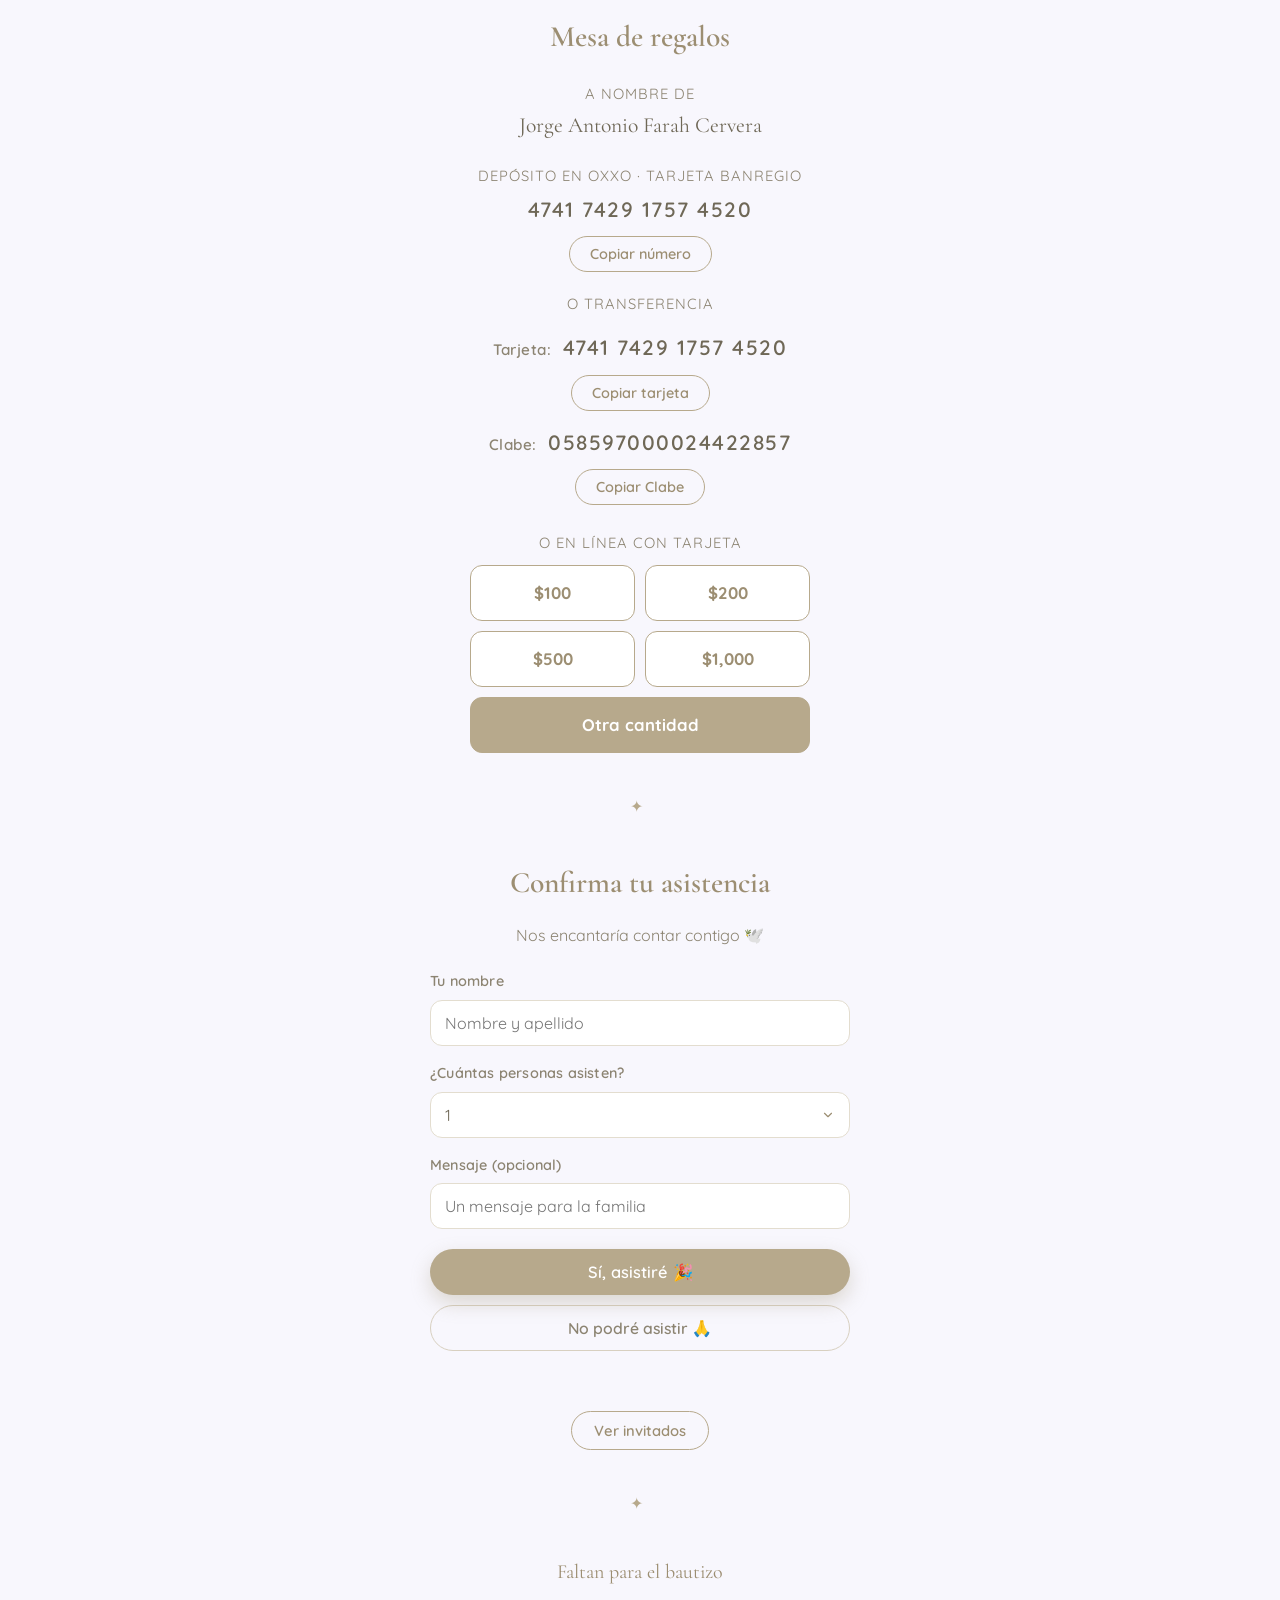
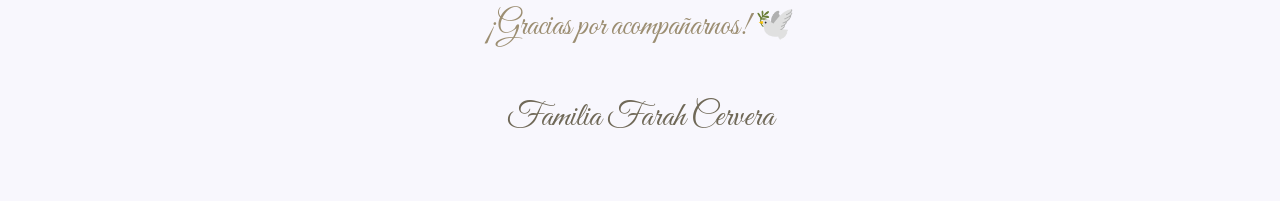
==== commit c3212170: "Cantidad de personas como menu desplegable de 1 a 6" ====
--- a/index.html
+++ b/index.html
@@ -162,7 +162,14 @@
 
         <label class="field">
           <span class="field-label">¿Cuántas personas asisten?</span>
-          <input type="number" id="rsvp-personas" min="1" max="10" value="1" inputmode="numeric" />
+          <select id="rsvp-personas">
+            <option value="1">1</option>
+            <option value="2">2</option>
+            <option value="3">3</option>
+            <option value="4">4</option>
+            <option value="5">5</option>
+            <option value="6">6</option>
+          </select>
         </label>
 
         <div id="acomp-fields"></div>
@@ -285,7 +292,7 @@
     const acompWrap = document.getElementById('acomp-fields');
     const ordinales = ['', '', 'segunda', 'tercera', 'cuarta', 'quinta', 'sexta', 'séptima', 'octava', 'novena', 'décima'];
     function renderAcomp() {
-      const n = Math.max(1, Math.min(10, parseInt(personasInput.value, 10) || 1));
+      const n = Math.max(1, Math.min(6, parseInt(personasInput.value, 10) || 1));
       acompWrap.innerHTML = '';
       for (let i = 2; i <= n; i++) {
         const lab = document.createElement('label'); lab.className = 'field';
@@ -300,6 +307,7 @@
       document.getElementById('rsvp-decline').textContent = plural ? 'No podremos asistir 🙏' : 'No podré asistir 🙏';
     }
     personasInput.addEventListener('input', renderAcomp);
+    personasInput.addEventListener('change', renderAcomp);
 
     // ====== Confirmar asistencia (RSVP) ======
     const ENDPOINT = window.RSVP_ENDPOINT || '';
@@ -326,7 +334,7 @@
         statusEl.className = 'rsvp-status err';
         return;
       }
-      const cuantos = Math.max(1, Math.min(10, parseInt(personasInput.value, 10) || 1));
+      const cuantos = Math.max(1, Math.min(6, parseInt(personasInput.value, 10) || 1));
       const plural = cuantos >= 2;
       const personas = cuantos;
       const nombresAcomp = Array.prototype.slice.call(document.querySelectorAll('.acomp-input'))
--- a/styles.css
+++ b/styles.css
@@ -328,7 +328,8 @@
   margin-bottom: 6px;
   letter-spacing: 0.2px;
 }
-.field input {
+.field input,
+.field select {
   width: 100%;
   padding: 12px 14px;
   font-family: inherit;
@@ -339,7 +340,17 @@
   border-radius: 12px;
   transition: border-color 0.15s ease;
 }
-.field input:focus {
+.field select {
+  appearance: none;
+  -webkit-appearance: none;
+  background-image: url("data:image/svg+xml,%3Csvg xmlns='http://www.w3.org/2000/svg' width='14' height='14' viewBox='0 0 24 24' fill='none' stroke='%239c8e72' stroke-width='2' stroke-linecap='round' stroke-linejoin='round'%3E%3Cpolyline points='6 9 12 15 18 9'/%3E%3C/svg%3E");
+  background-repeat: no-repeat;
+  background-position: right 14px center;
+  padding-right: 38px;
+  cursor: pointer;
+}
+.field input:focus,
+.field select:focus {
   outline: none;
   border-color: var(--gold);
 }
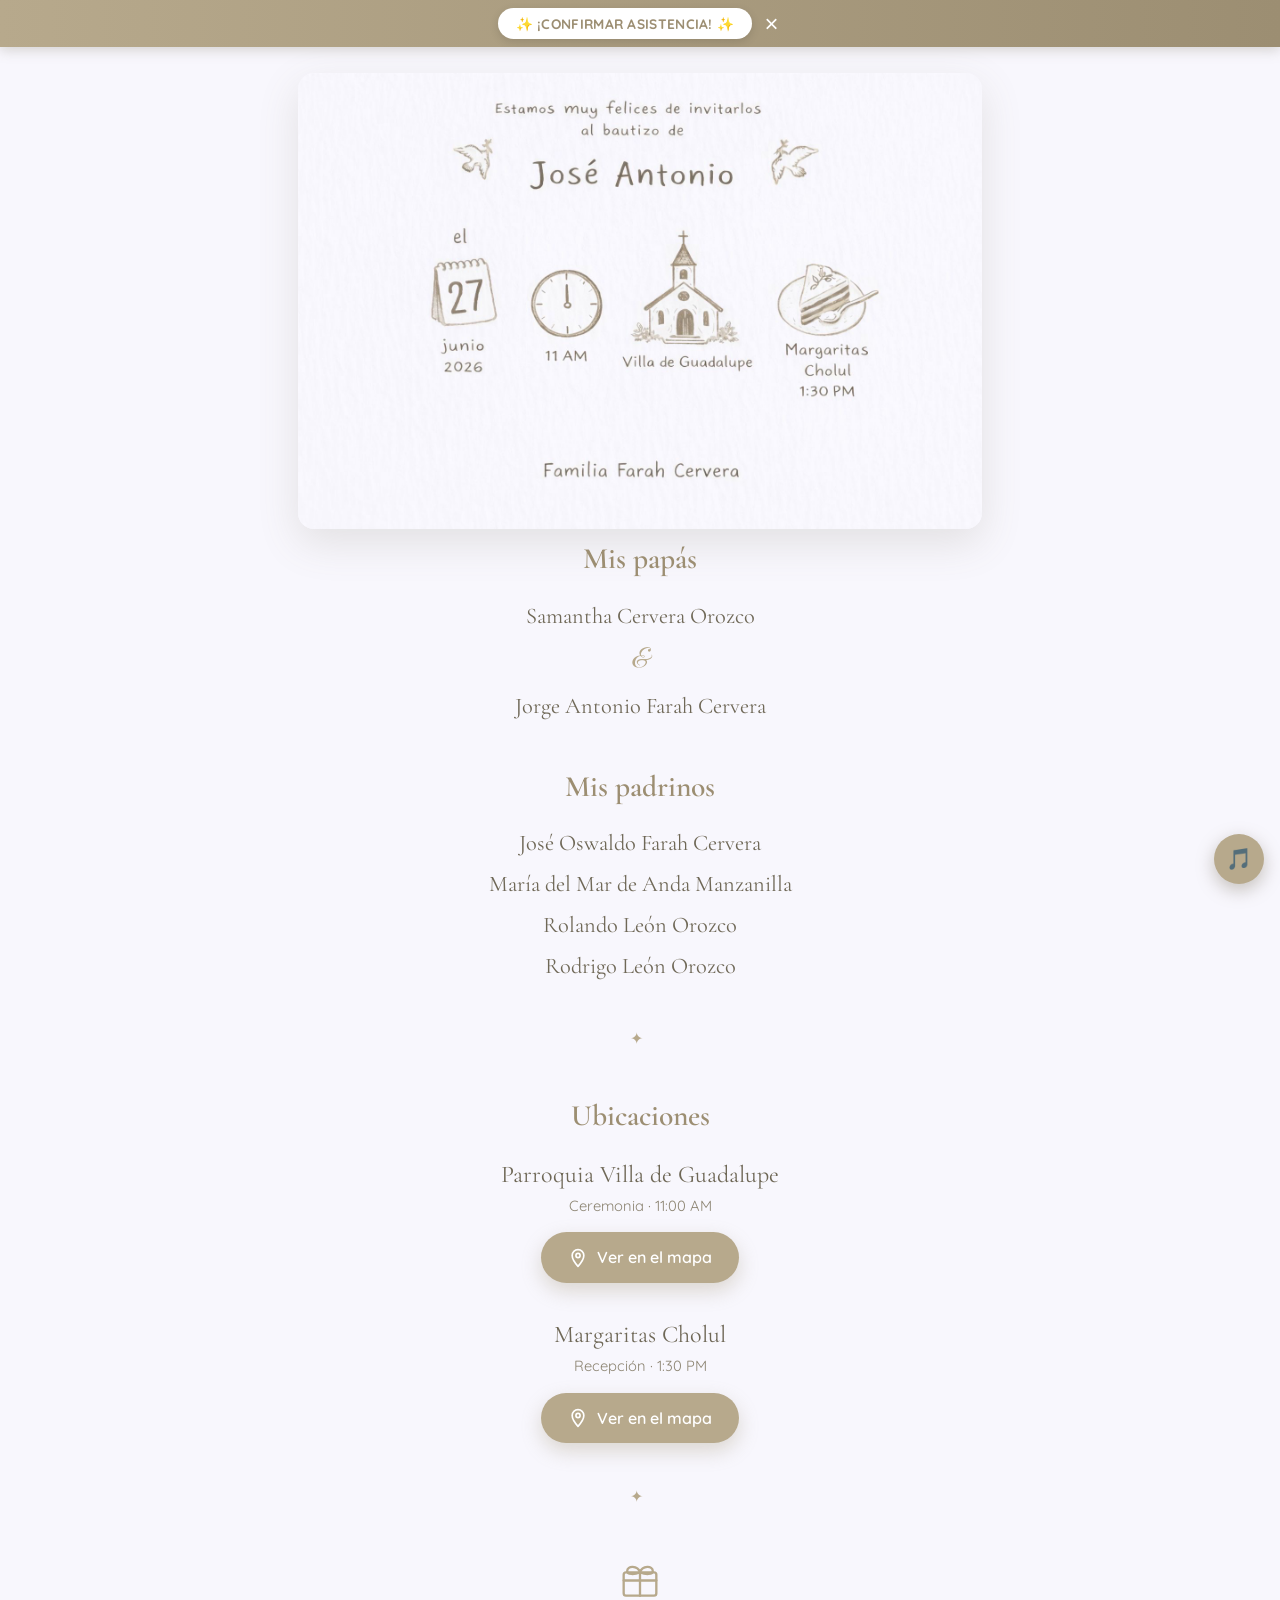
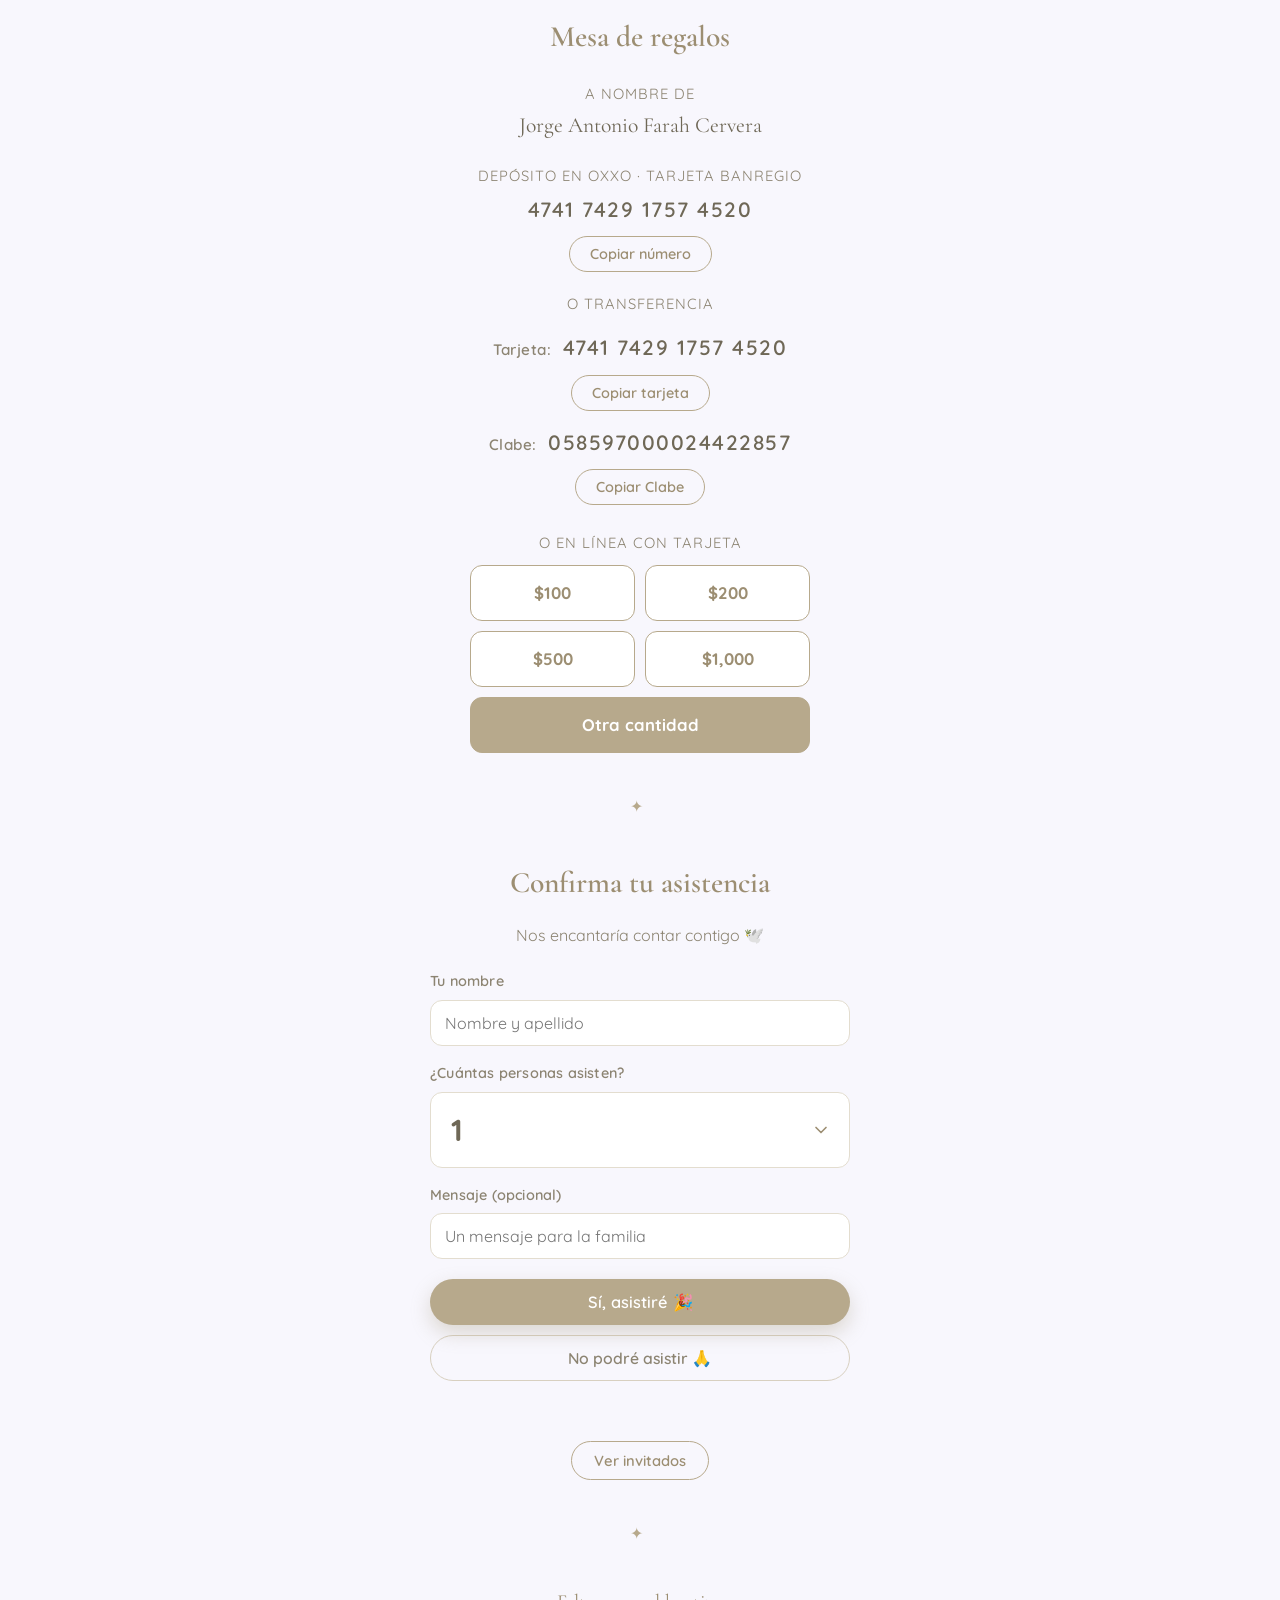
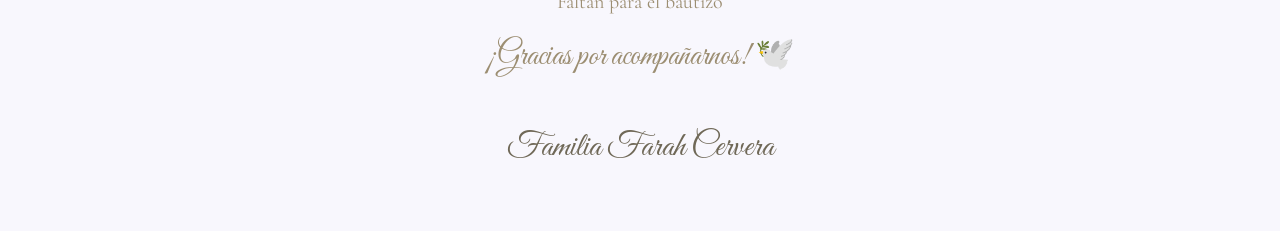
==== commit 785a0e7b: "Campo de cantidad mucho mas grande y de ancho completo; forzar recarga de estilos" ====
--- a/index.html
+++ b/index.html
@@ -27,7 +27,7 @@
   <link rel="preconnect" href="https://fonts.googleapis.com" />
   <link rel="preconnect" href="https://fonts.gstatic.com" crossorigin />
   <link href="https://fonts.googleapis.com/css2?family=Cormorant+Garamond:ital,wght@0,400;0,500;0,600;1,400&family=Great+Vibes&family=Quicksand:wght@400;500;600;700&display=swap" rel="stylesheet" />
-  <link rel="stylesheet" href="styles.css" />
+  <link rel="stylesheet" href="styles.css?v=3" />
   <noscript><style>.reveal{opacity:1 !important;transform:none !important;}</style></noscript>
 </head>
 <body>
--- a/styles.css
+++ b/styles.css
@@ -343,11 +343,27 @@
 .field select {
   appearance: none;
   -webkit-appearance: none;
-  background-image: url("data:image/svg+xml,%3Csvg xmlns='http://www.w3.org/2000/svg' width='14' height='14' viewBox='0 0 24 24' fill='none' stroke='%239c8e72' stroke-width='2' stroke-linecap='round' stroke-linejoin='round'%3E%3Cpolyline points='6 9 12 15 18 9'/%3E%3C/svg%3E");
+  background-image: url("data:image/svg+xml,%3Csvg xmlns='http://www.w3.org/2000/svg' width='16' height='16' viewBox='0 0 24 24' fill='none' stroke='%239c8e72' stroke-width='2' stroke-linecap='round' stroke-linejoin='round'%3E%3Cpolyline points='6 9 12 15 18 9'/%3E%3C/svg%3E");
   background-repeat: no-repeat;
-  background-position: right 14px center;
-  padding-right: 38px;
-  cursor: pointer;
+  background-position: right 16px center;
+  padding-right: 40px;
+  cursor: pointer;
+  font-size: 1.4rem;
+  font-weight: 600;
+}
+.field select option {
+  font-size: 1.3rem;
+}
+/* Campo de cantidad: grande y de ancho completo */
+#rsvp-personas {
+  width: 100%;
+  font-size: 1.9rem;
+  font-weight: 700;
+  padding: 18px 20px;
+  padding-right: 46px;
+  text-align: left;
+  background-position: right 18px center;
+  background-size: 20px 20px;
 }
 .field input:focus,
 .field select:focus {
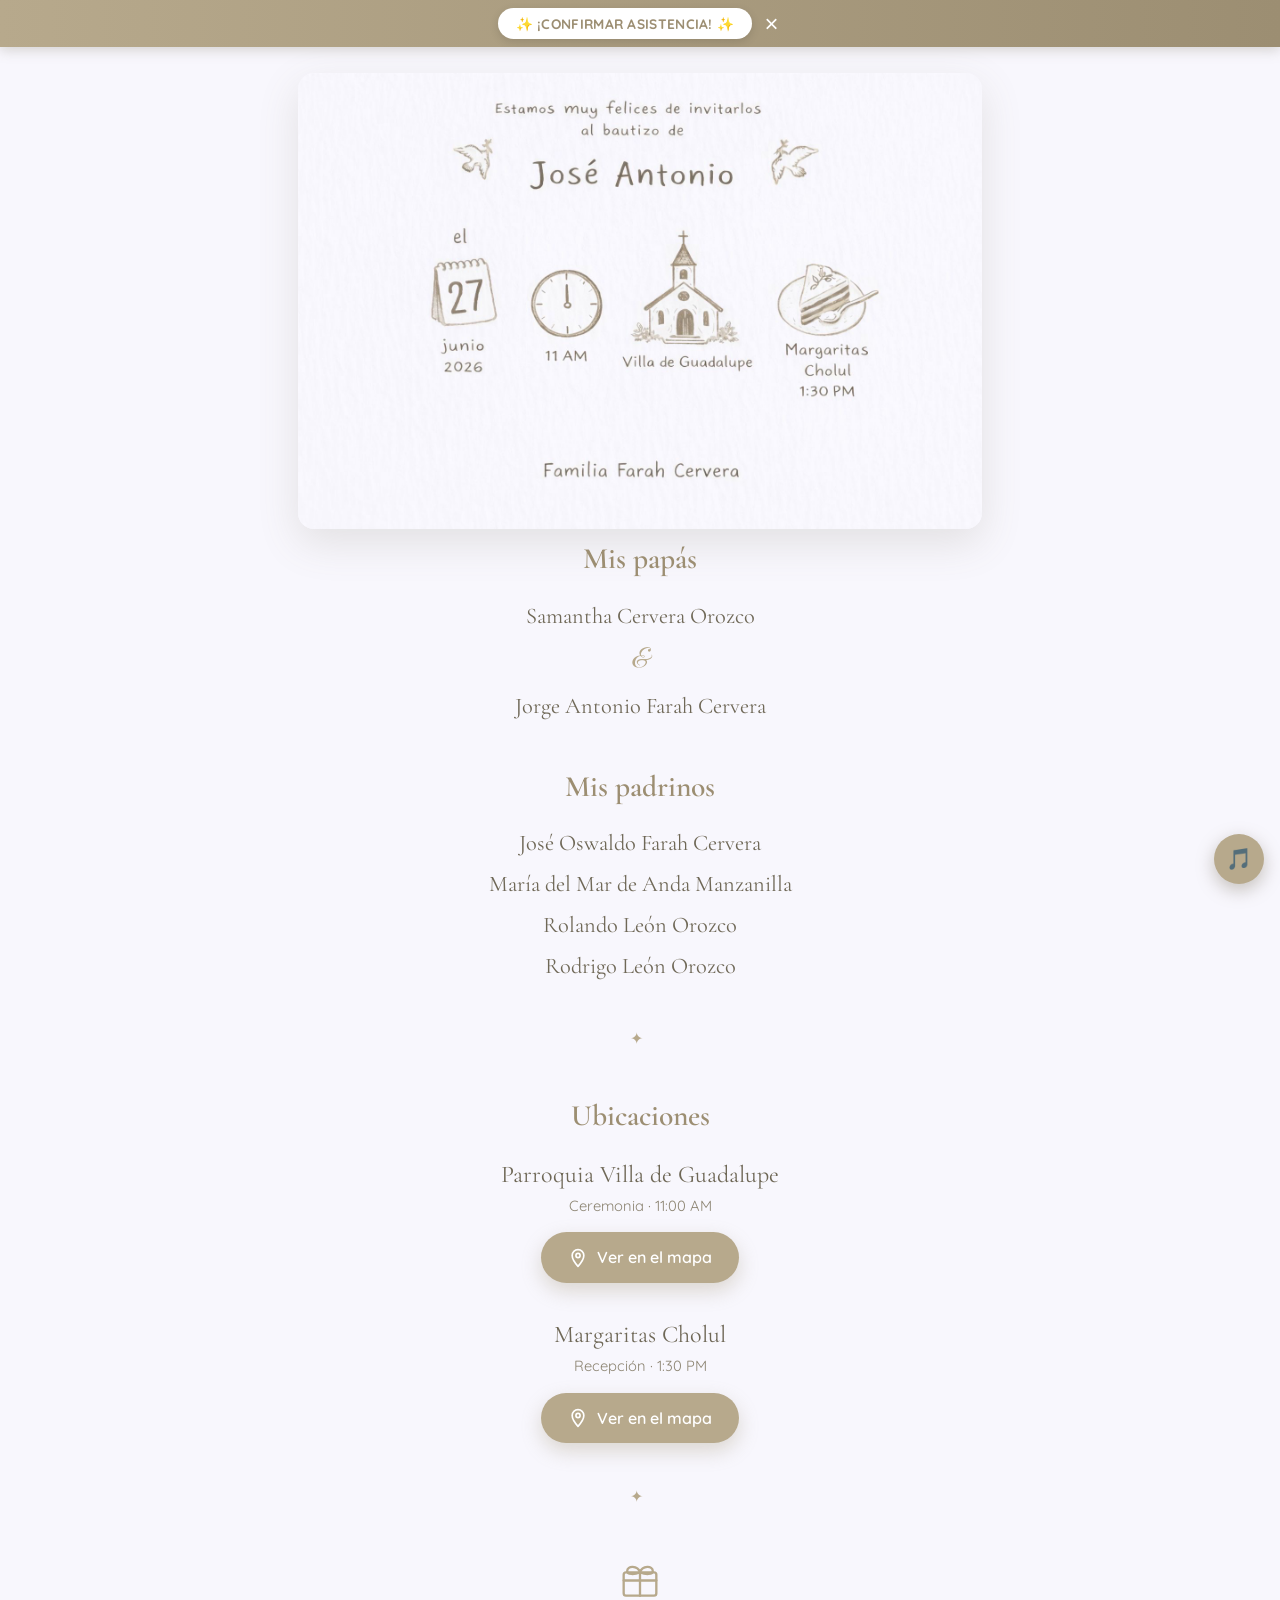
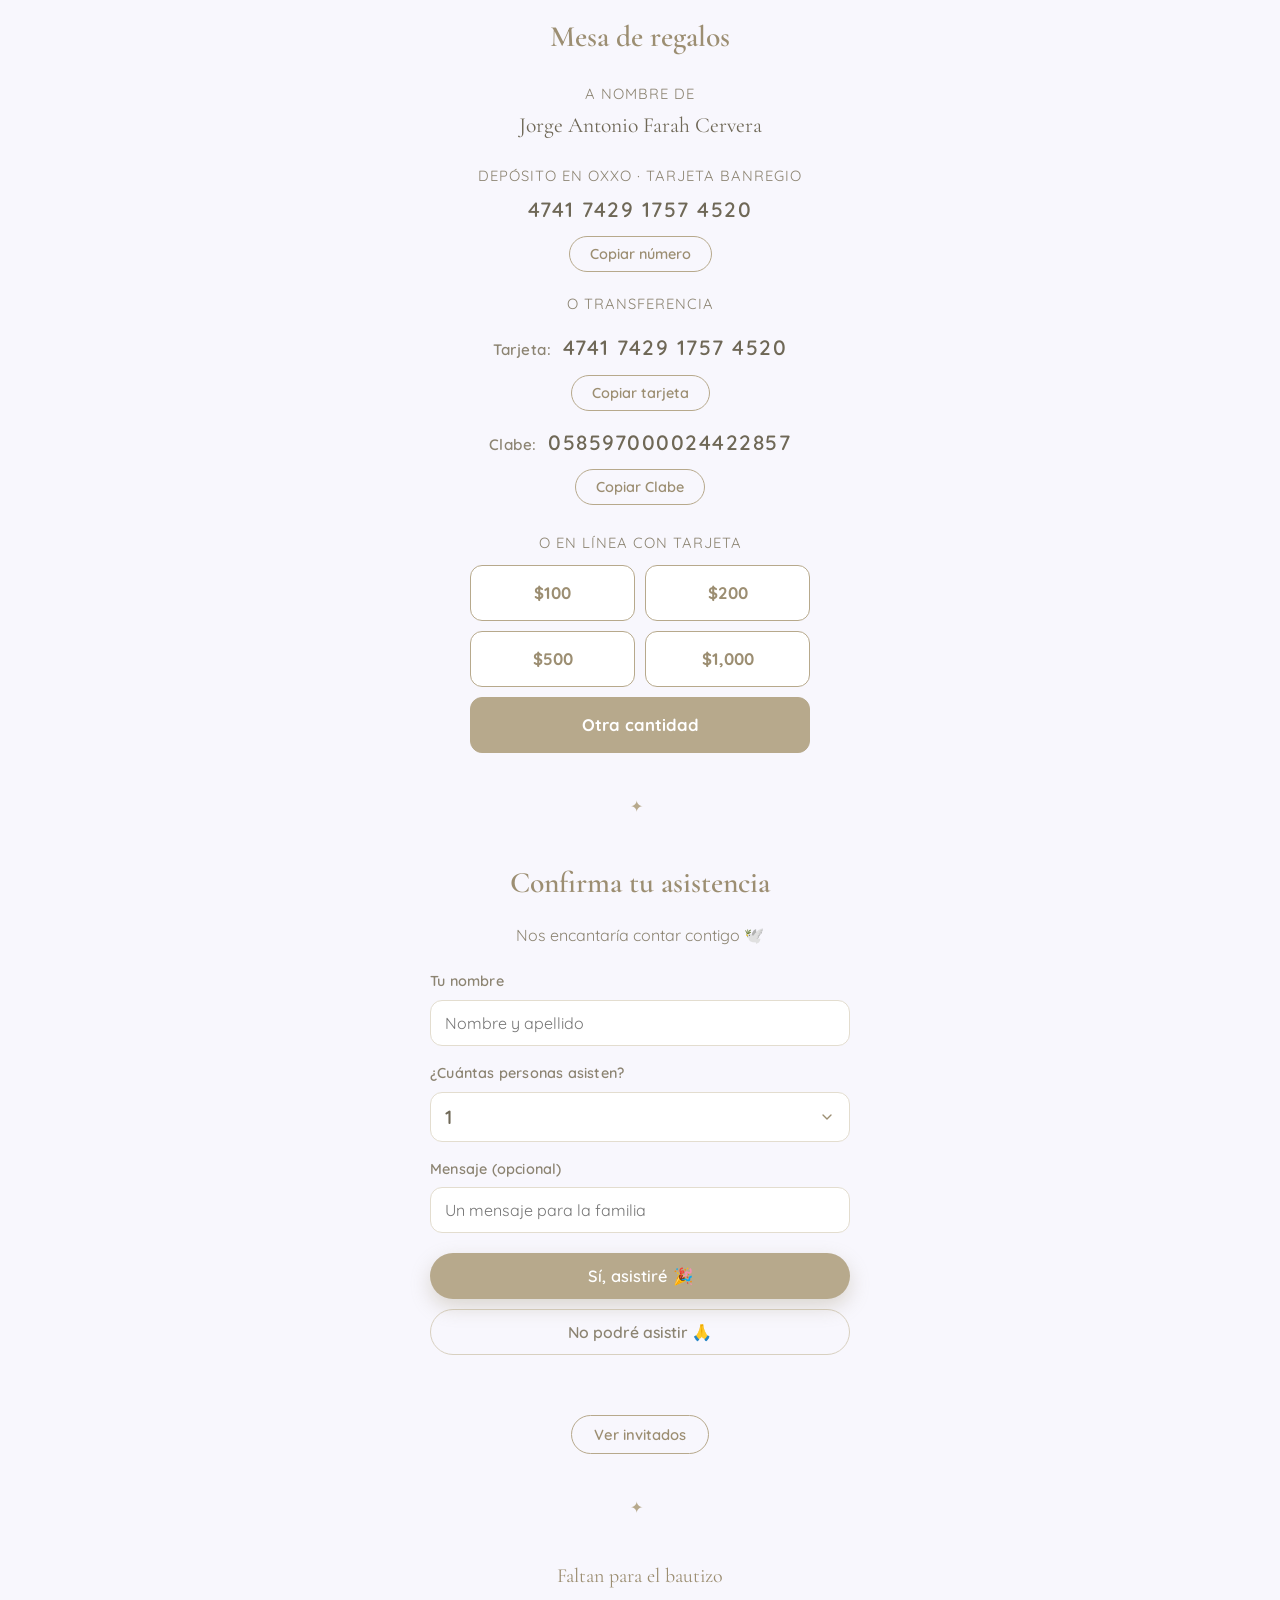
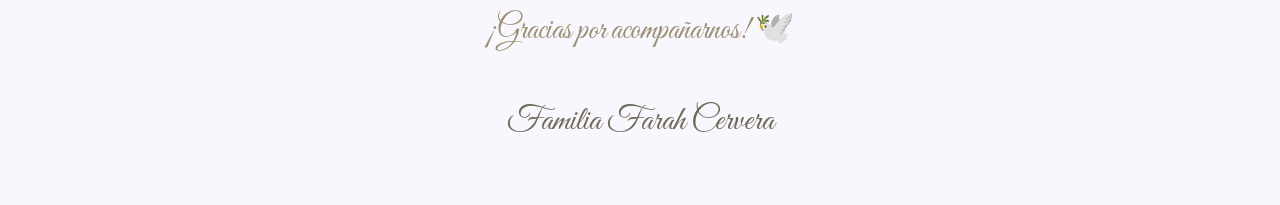
==== commit 7f84b492: "Campo de cantidad parejo con los demas campos" ====
--- a/index.html
+++ b/index.html
@@ -27,7 +27,7 @@
   <link rel="preconnect" href="https://fonts.googleapis.com" />
   <link rel="preconnect" href="https://fonts.gstatic.com" crossorigin />
   <link href="https://fonts.googleapis.com/css2?family=Cormorant+Garamond:ital,wght@0,400;0,500;0,600;1,400&family=Great+Vibes&family=Quicksand:wght@400;500;600;700&display=swap" rel="stylesheet" />
-  <link rel="stylesheet" href="styles.css?v=3" />
+  <link rel="stylesheet" href="styles.css?v=4" />
   <noscript><style>.reveal{opacity:1 !important;transform:none !important;}</style></noscript>
 </head>
 <body>
--- a/styles.css
+++ b/styles.css
@@ -357,13 +357,13 @@
 /* Campo de cantidad: grande y de ancho completo */
 #rsvp-personas {
   width: 100%;
-  font-size: 1.9rem;
-  font-weight: 700;
-  padding: 18px 20px;
-  padding-right: 46px;
+  font-size: 1.2rem;
+  font-weight: 600;
+  padding: 12px 14px;
+  padding-right: 40px;
   text-align: left;
-  background-position: right 18px center;
-  background-size: 20px 20px;
+  background-position: right 14px center;
+  background-size: 16px 16px;
 }
 .field input:focus,
 .field select:focus {
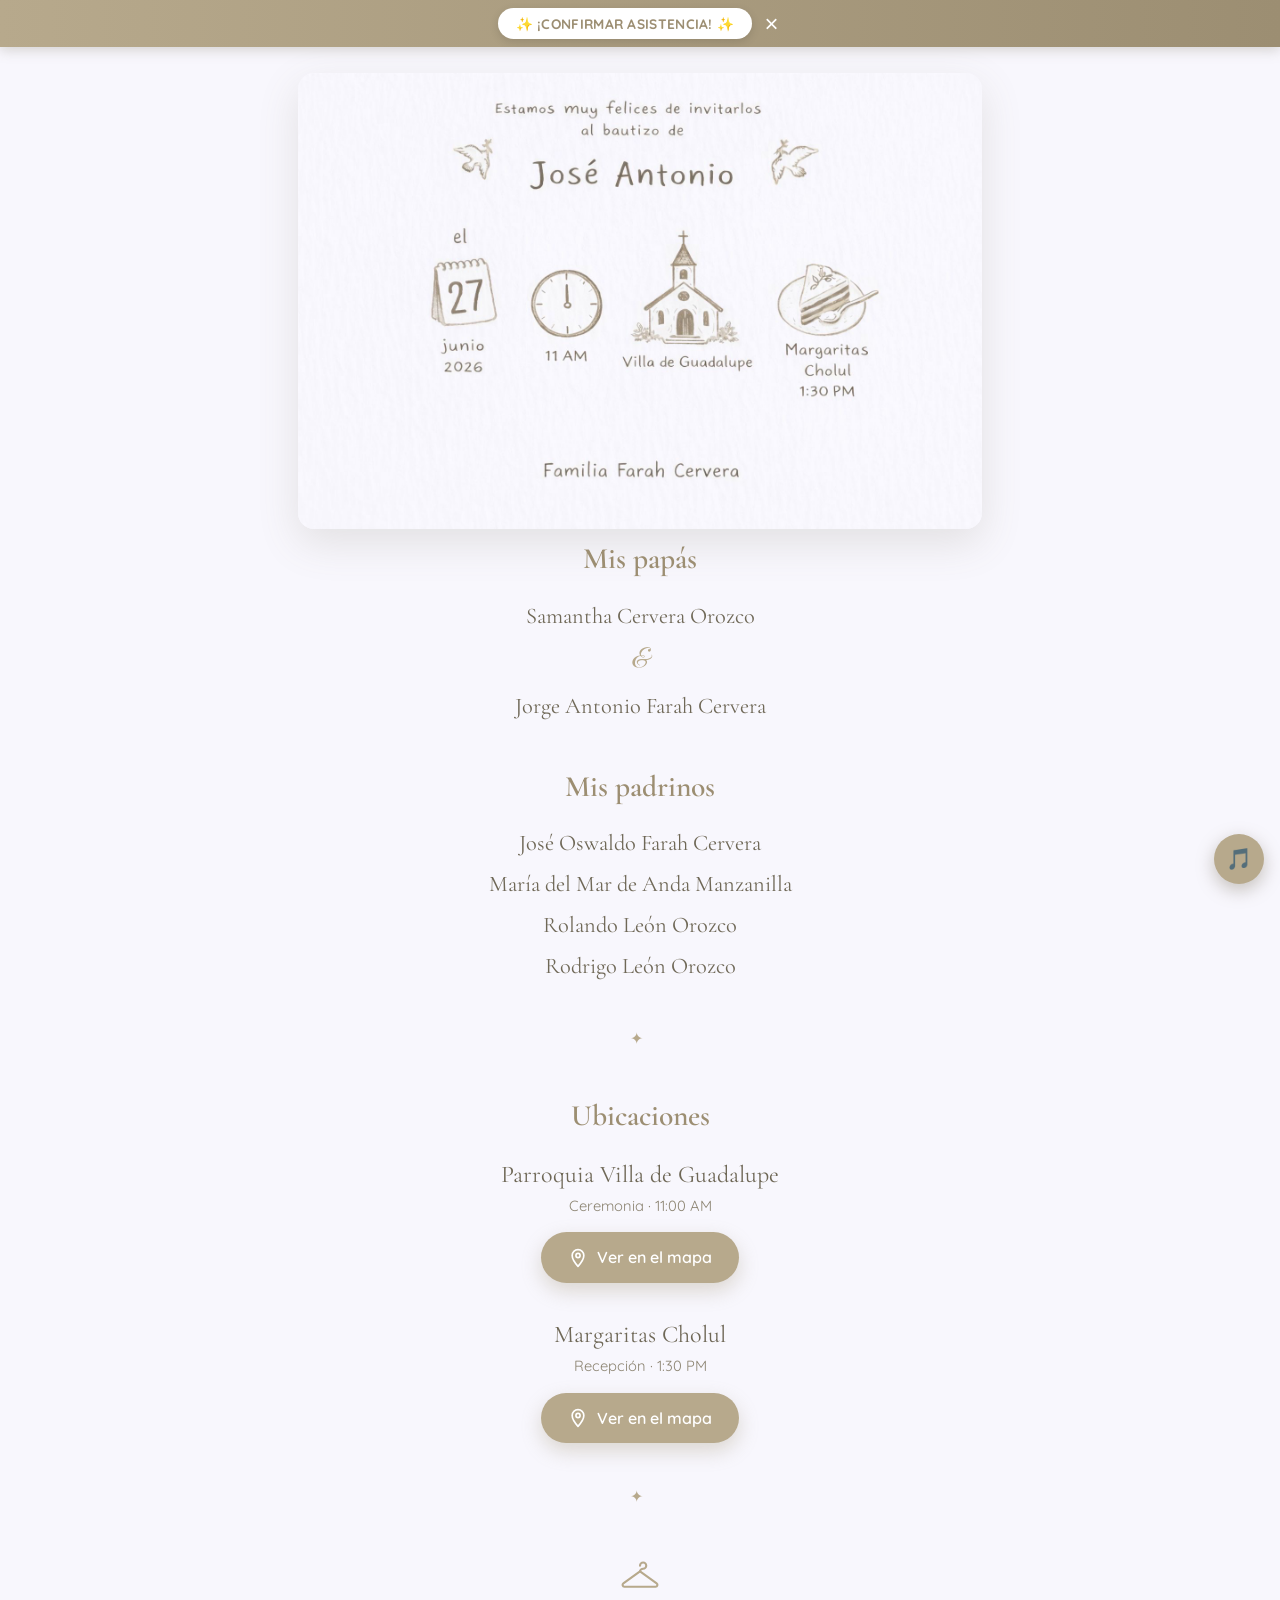
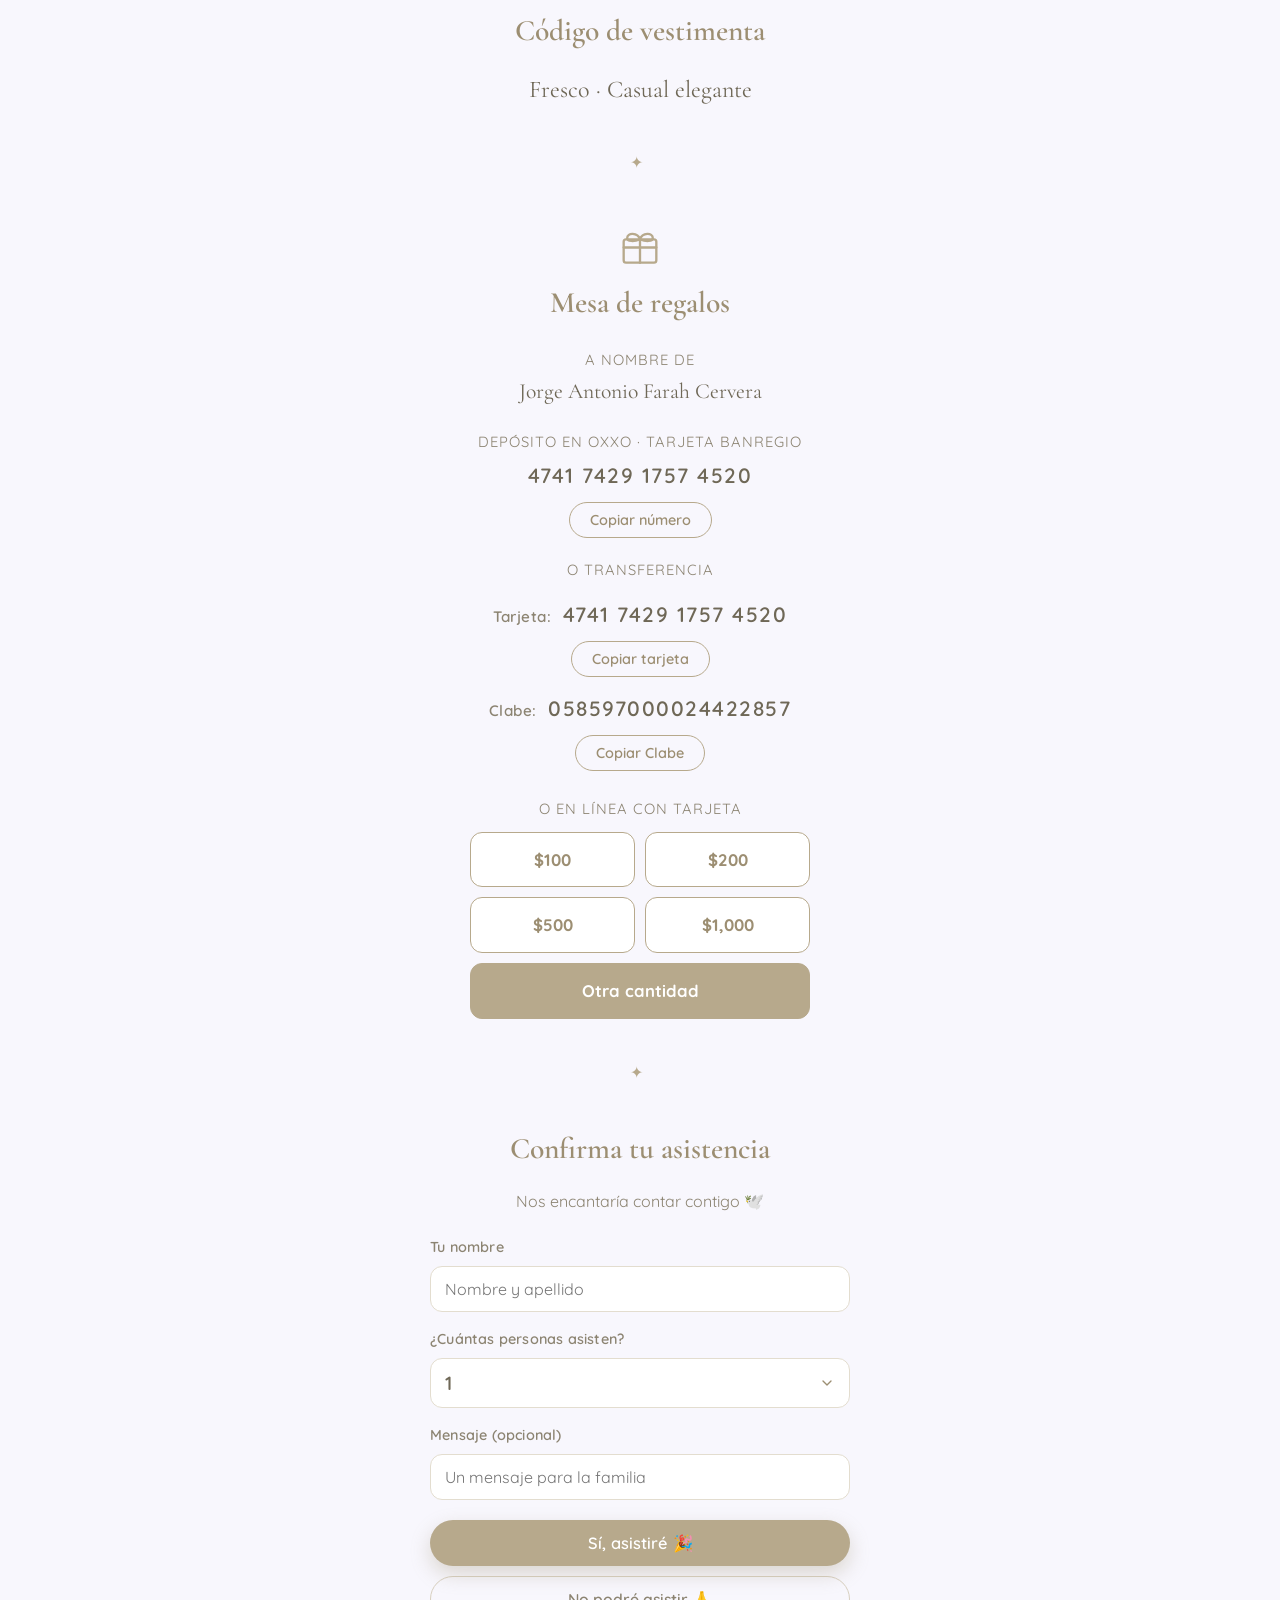
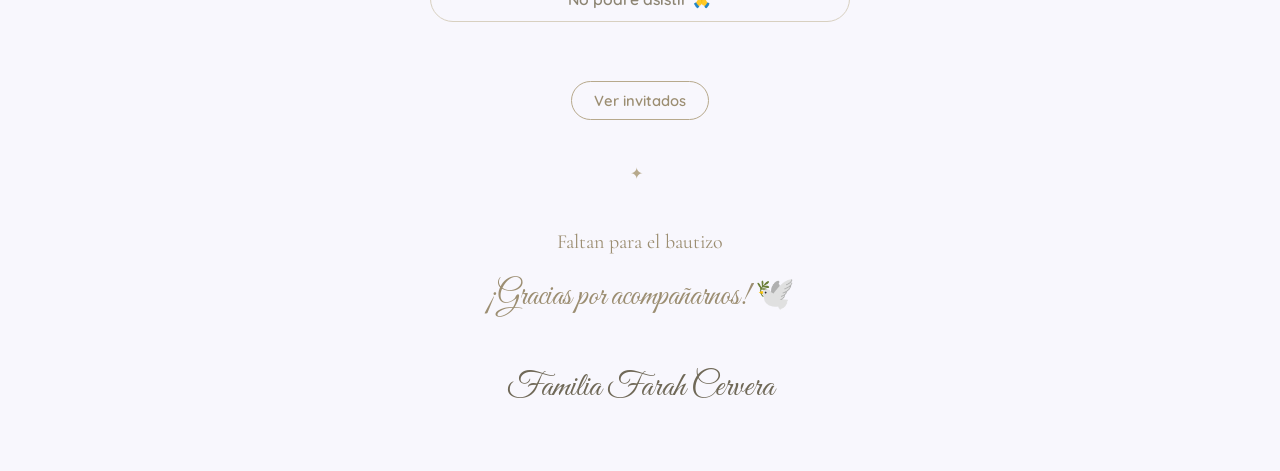
==== commit 42b217d0: "Agregar seccion de codigo de vestimenta" ====
--- a/index.html
+++ b/index.html
@@ -27,7 +27,7 @@
   <link rel="preconnect" href="https://fonts.googleapis.com" />
   <link rel="preconnect" href="https://fonts.gstatic.com" crossorigin />
   <link href="https://fonts.googleapis.com/css2?family=Cormorant+Garamond:ital,wght@0,400;0,500;0,600;1,400&family=Great+Vibes&family=Quicksand:wght@400;500;600;700&display=swap" rel="stylesheet" />
-  <link rel="stylesheet" href="styles.css?v=4" />
+  <link rel="stylesheet" href="styles.css?v=5" />
   <noscript><style>.reveal{opacity:1 !important;transform:none !important;}</style></noscript>
 </head>
 <body>
@@ -93,6 +93,20 @@
           Ver en el mapa
         </a>
       </div>
+    </section>
+
+    <div class="ornament reveal" aria-hidden="true">✦</div>
+
+    <!-- ===== Código de vestimenta ===== -->
+    <section class="dresscode reveal">
+      <span class="dress-icon" aria-hidden="true">
+        <svg viewBox="0 0 48 48" fill="none" stroke="currentColor" stroke-width="2" stroke-linecap="round" stroke-linejoin="round">
+          <path d="M24 16a3 3 0 1 1 3 3c-1.5 0-3 1-3 2.5" />
+          <path d="M24 21.5 8 33c-1.4 1-0.7 3.2 1 3.2h30c1.7 0 2.4-2.2 1-3.2L24 21.5Z" />
+        </svg>
+      </span>
+      <h2 class="block-title">Código de vestimenta</h2>
+      <p class="dress-text">Fresco · Casual elegante</p>
     </section>
 
     <div class="ornament reveal" aria-hidden="true">✦</div>
--- a/styles.css
+++ b/styles.css
@@ -232,6 +232,27 @@
   transform: translateY(-2px);
 }
 
+/* ===== Código de vestimenta ===== */
+.dresscode {
+  text-align: center;
+}
+.dress-icon {
+  display: inline-block;
+  width: 50px;
+  height: 50px;
+  color: var(--gold);
+  margin-bottom: 4px;
+}
+.dress-icon svg {
+  width: 100%;
+  height: 100%;
+}
+.dress-text {
+  font-family: "Cormorant Garamond", serif;
+  font-size: 1.5rem;
+  color: var(--ink);
+}
+
 /* ===== Mesa de regalos ===== */
 .gift {
   text-align: center;
